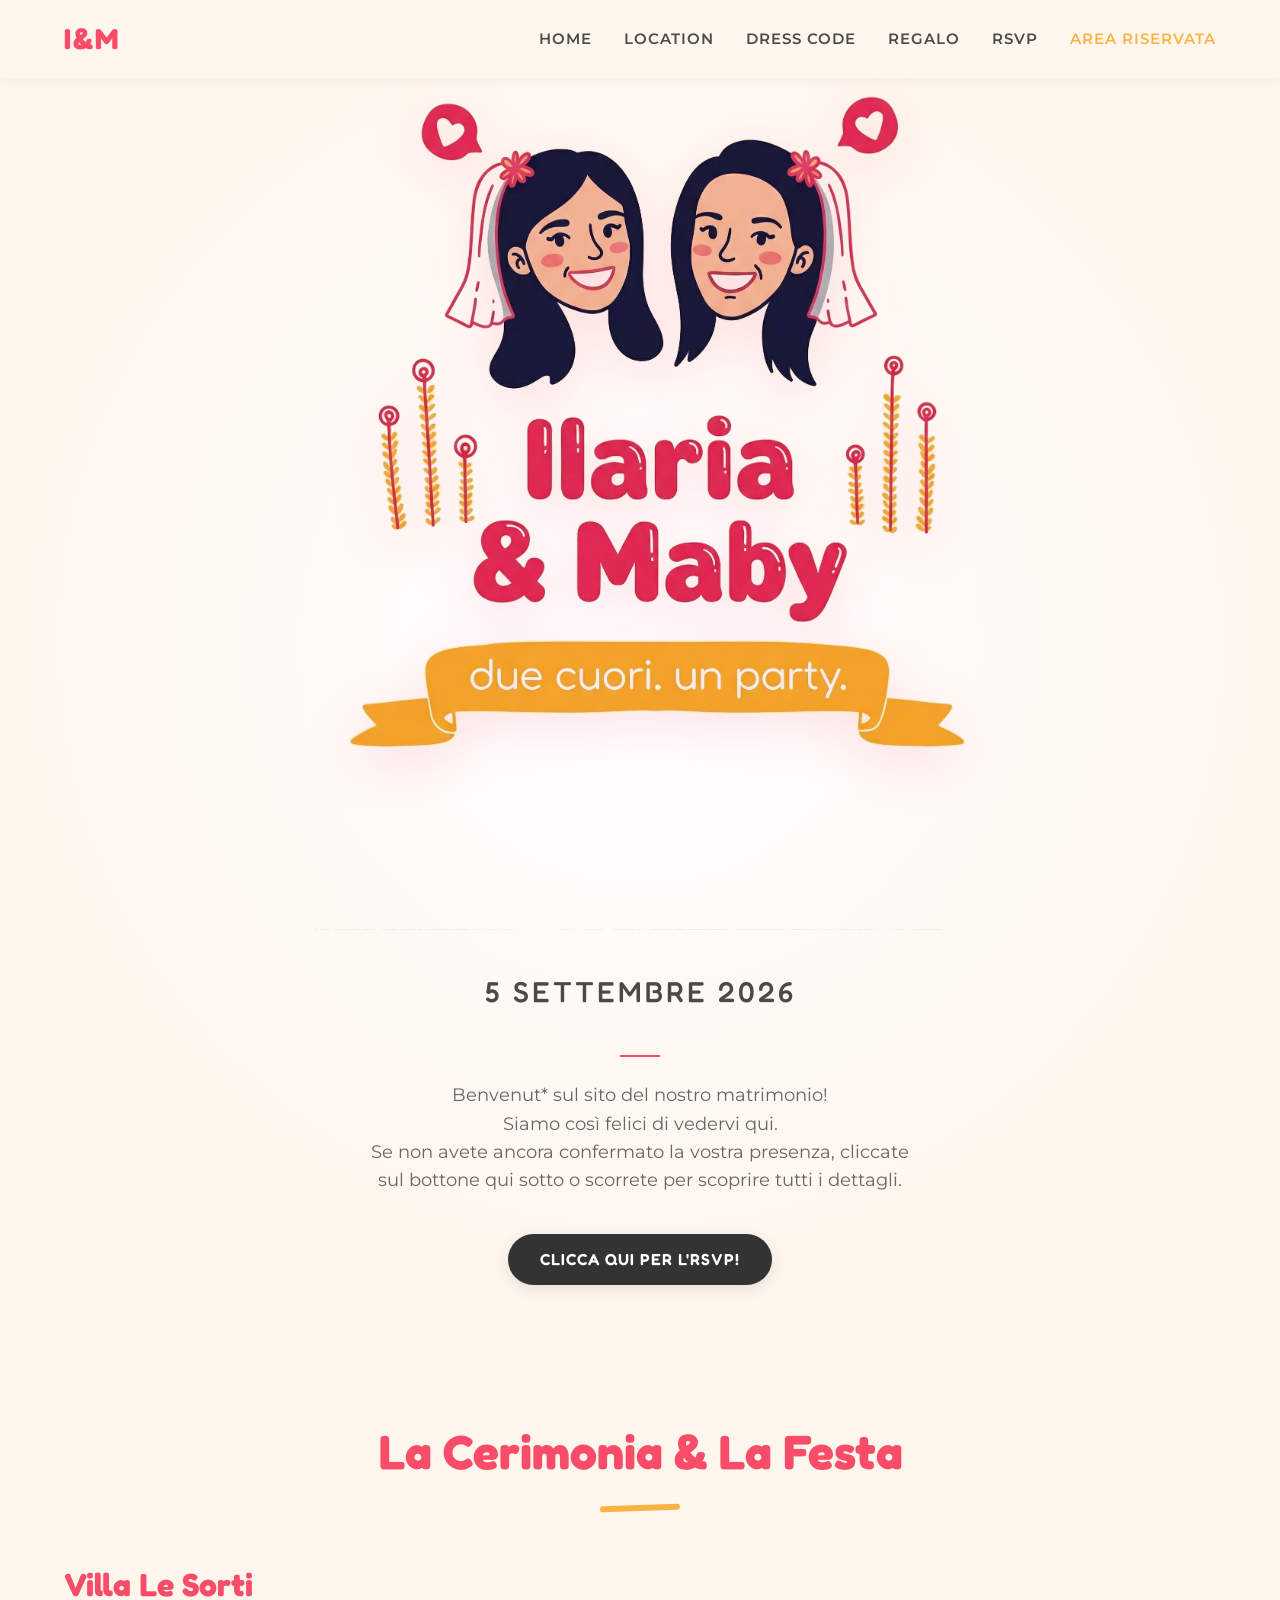
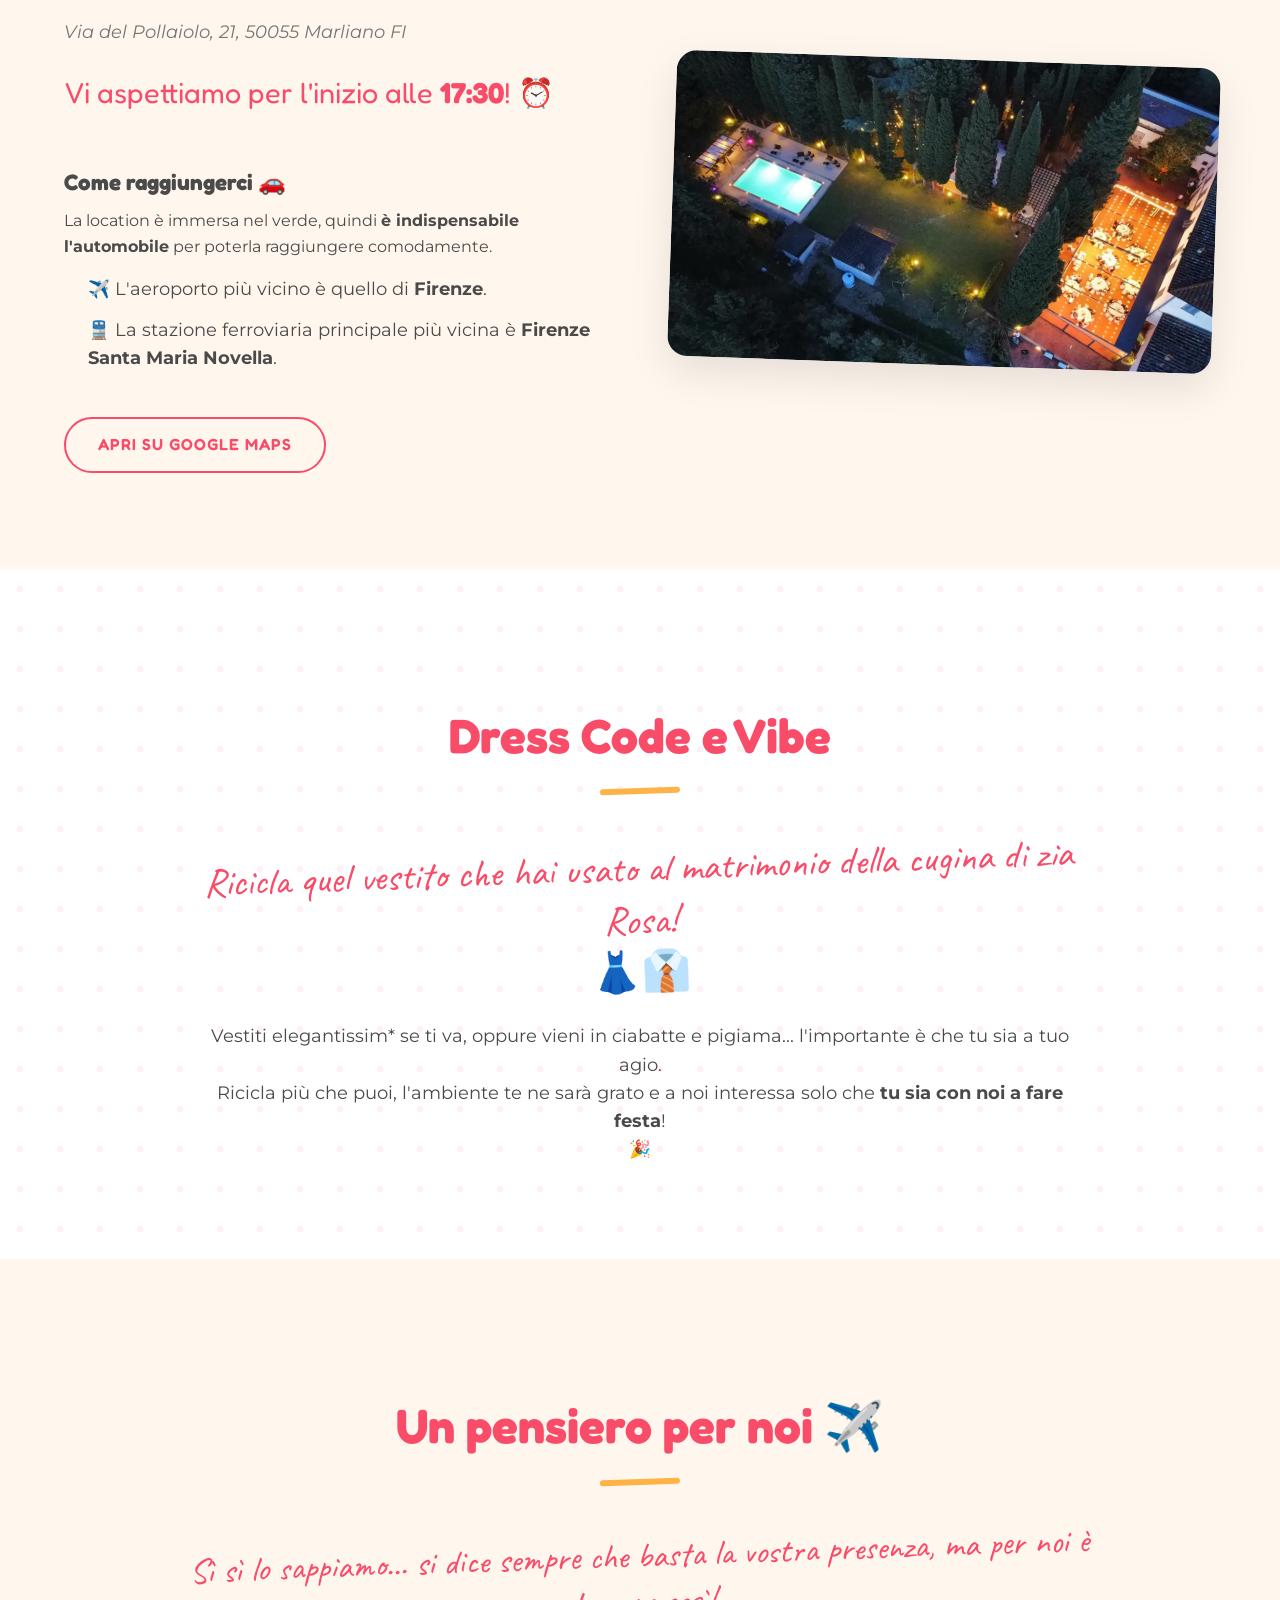
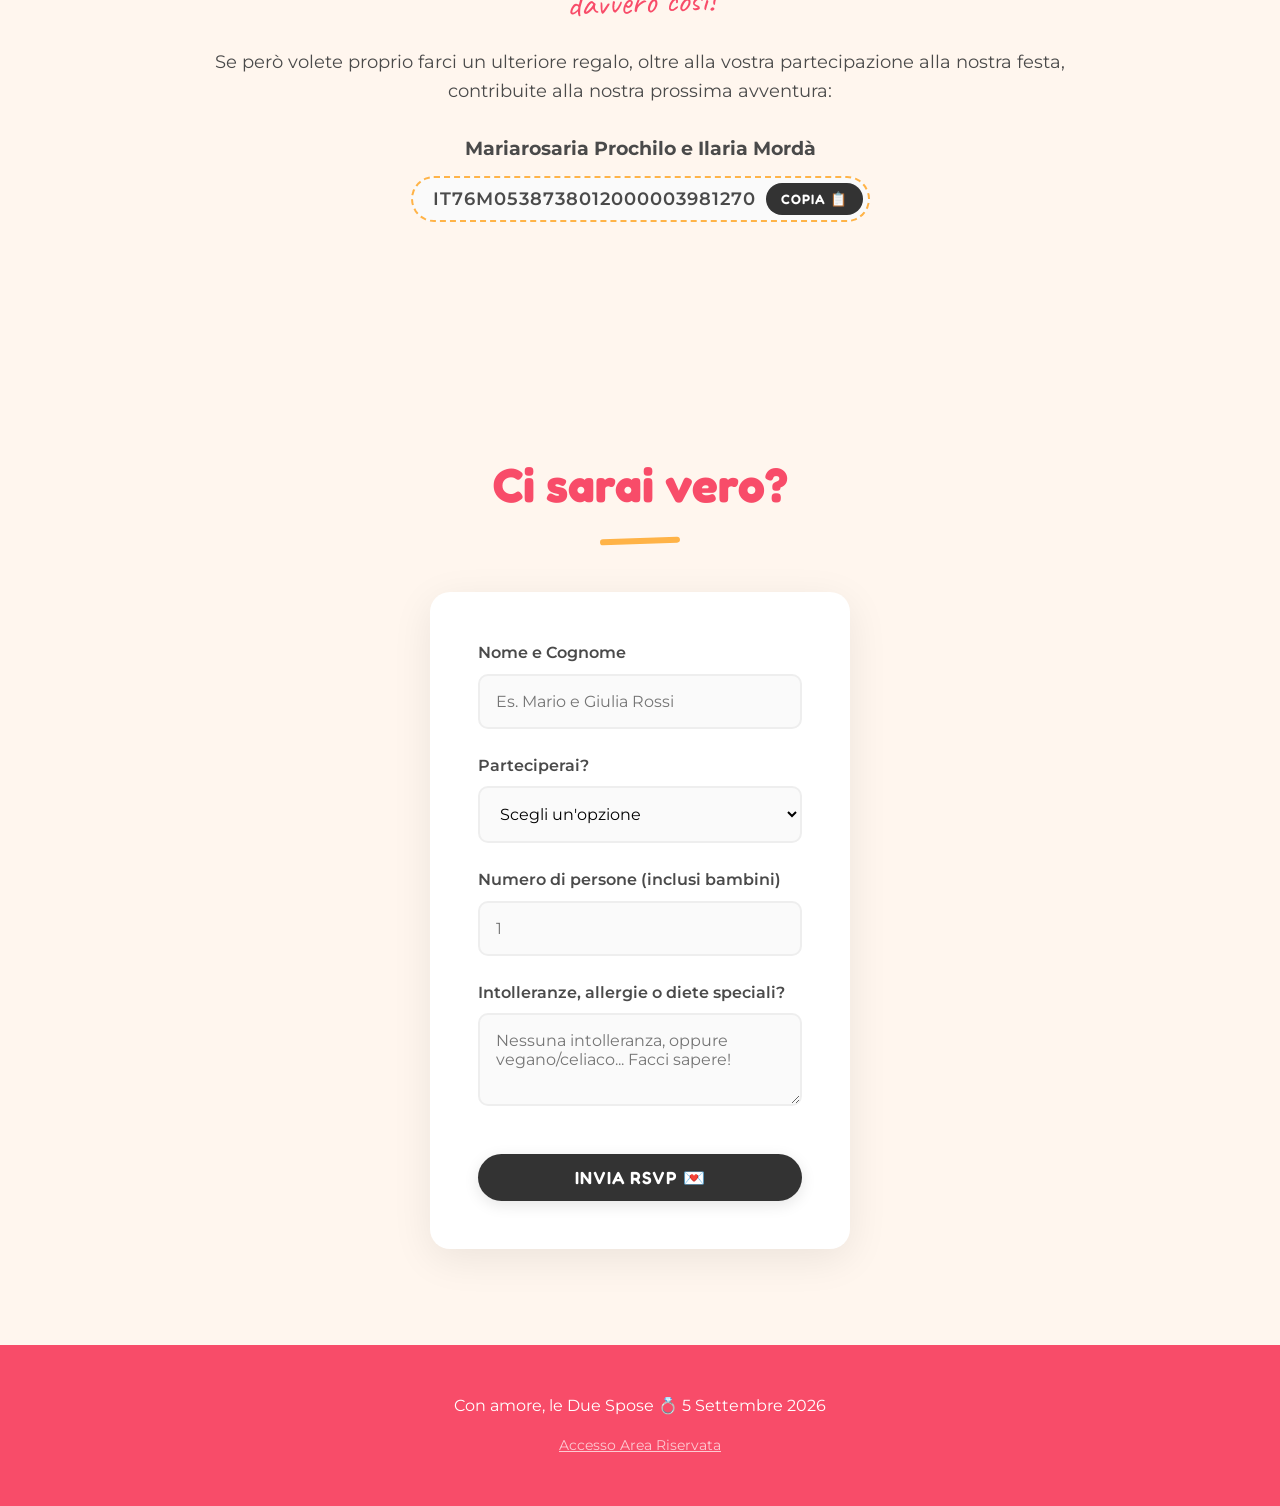
==== index.html @ 9016418f "update: add generic wedding favicon" ====
<!DOCTYPE html>
<html lang="it">
<head>
    <meta charset="UTF-8">
    <meta name="viewport" content="width=device-width, initial-scale=1.0">
    <title>I&M - 5 Settembre 2026</title>
    <link rel="icon" href="data:image/svg+xml,<svg xmlns='http://www.w3.org/2000/svg' viewBox='0 0 100 100'><text y='0.9em' font-size='50' fill='%23F84C69' font-family='sans-serif' font-weight='bold' font-style='italic'>I&amp;M</text></svg>">
    <meta name="description" content="Sito d'invito per il matrimonio del 5 Settembre 2026.">
    <!-- Google Fonts -->
    <link rel="preconnect" href="https://fonts.googleapis.com">
    <link rel="preconnect" href="https://fonts.gstatic.com" crossorigin>
    <link href="https://fonts.googleapis.com/css2?family=Fredoka:wght@400;600;700&family=Montserrat:wght@400;500;600;700&family=Caveat:wght@600;700&display=swap" rel="stylesheet">
    <link rel="stylesheet" href="style.css">
</head>
<body>

    <!-- Navigation Bar -->
    <header class="navbar">
        <div class="logo">I&amp;M</div>
        <nav>
            <ul class="nav-links">
                <li><a href="#home">Home</a></li>
                <li><a href="#location">Location</a></li>
                <li><a href="#dresscode">Dress Code</a></li>
                <li><a href="#gift">Regalo</a></li>
                <li><a href="#rsvp">RSVP</a></li>
                <li><a href="#riservata" class="secret-link">Area Riservata</a></li>
            </ul>
        </nav>
        <!-- Mobile Menu Toggle -->
        <div class="hamburger">
            <span class="bar"></span>
            <span class="bar"></span>
            <span class="bar"></span>
        </div>
    </header>

    <!-- Hero Section -->
    <section id="home" class="hero">
        <div class="hero-image-container">
            <!-- Using true transparent PNG image -->
            <img src="preset_transparent_crop.png" alt="Disegno delle Due Spose" class="hero-img animate-on-scroll">
        </div>
        <div class="hero-content animate-on-scroll">
            <h1 class="date hover-bounce">5 Settembre 2026</h1>
            <div class="divider"></div>
            <p class="welcome-text">Benvenut* sul sito del nostro matrimonio!<br> Siamo così felici di vedervi qui.<br> Se non avete ancora confermato la vostra presenza, cliccate sul bottone qui sotto o scorrete per scoprire tutti i dettagli.</p>
            <a href="#rsvp" class="btn-primary hover-bounce" id="hero-rsvp-btn">Clicca qui per l'RSVP!</a>
        </div>
    </section>

    <!-- Location Section -->
    <section id="location" class="section-container">
        <h2 class="section-title animate-on-scroll">La Cerimonia & La Festa</h2>
        <div class="section-content split animate-on-scroll">
            <div class="text-box">
                <h3 class="hover-bounce">Villa Le Sorti</h3>
                <p class="address">Via del Pollaiolo, 21, 50055 Marliano FI</p>
                
                <p class="hover-bounce" style="color: var(--primary-color); font-size: 1.8rem; font-family: var(--font-heading); margin-bottom: 1.5rem;">
                   Vi aspettiamo per l'inizio alle <strong>17:30</strong>! ⏰
                </p>
                
                <h4 class="sub-heading">Come raggiungerci 🚗</h4>
                <p>La location è immersa nel verde, quindi <strong>è indispensabile l'automobile</strong> per poterla raggiungere comodamente.</p>
                <ul class="transport-list">
                    <li class="hover-bounce">✈️ L'aeroporto più vicino è quello di <strong>Firenze</strong>.</li>
                    <li class="hover-bounce">🚆 La stazione ferroviaria principale più vicina è <strong>Firenze Santa Maria Novella</strong>.</li>
                </ul>
                <a href="https://share.google/hRz8vnX9NL2IQV5J6" target="_blank" class="btn-outline hover-bounce">Apri su Google Maps</a>
            </div>
            <div class="image-box animate-on-scroll">
                <img src="dji-fly.webp" alt="Villa Le Sorti dall'alto" class="location-img">
            </div>
        </div>
    </section>

    <!-- Dress Code Section -->
    <section id="dresscode" class="section-container alt-bg">
        <h2 class="section-title animate-on-scroll">Dress Code e Vibe</h2>
        <div class="section-content centered-text animate-on-scroll">
            <p class="fun-text hover-bounce">Ricicla quel vestito che hai usato al matrimonio della cugina di zia Rosa!<br> 👗👔</p>
            <p>Vestiti elegantissim* se ti va, oppure vieni in ciabatte e pigiama... l'importante è che tu sia a tuo agio.<br>
            Ricicla più che puoi, l'ambiente te ne sarà grato e a noi interessa solo che <strong>tu sia con noi a fare festa</strong>!<br> 🎉</p>
        </div>
    </section>

    <!-- Gift Section -->
    <section id="gift" class="section-container">
        <h2 class="section-title animate-on-scroll">Un pensiero per noi ✈️</h2>
        <div class="section-content centered-text animate-on-scroll">
            <p class="fun-text hover-bounce" style="font-size: 2.2rem;">Sì sì lo sappiamo... si dice sempre che basta la vostra presenza, ma per noi è davvero così!</p>
            <p>Se però volete proprio farci un ulteriore regalo, oltre alla vostra partecipazione alla nostra festa, contribuite alla nostra prossima avventura:<br><br>
            <strong style="font-size: 1.2rem; display: block; margin-bottom: 0.8rem;" class="hover-bounce">Mariarosaria Prochilo e Ilaria Mordà</strong>
            <span style="display: inline-flex; align-items: center; justify-content: center; gap: 10px; background: #FAFAFA; padding: 5px 5px 5px 20px; border-radius: 50px; border: 2px dashed var(--secondary-color); flex-wrap: wrap;">
                <code id="ibanText" style="font-size: 1.1rem; font-family: var(--font-body); font-weight: 600; letter-spacing: 1px;">IT76M0538738012000003981270</code>
                <button id="copyIbanBtn" class="btn-primary" style="padding: 8px 15px; font-size: 0.85rem; margin: 0; box-shadow: none;">Copia 📋</button>
            </span>
            </p>
        </div>
    </section>

    <!-- RSVP Section -->
    <section id="rsvp" class="section-container">
        <h2 class="section-title animate-on-scroll">Ci sarai vero?</h2>
        <div class="section-content animate-on-scroll">
            <form action="https://formsubmit.co/mprochilo90@gmail.com" method="POST" class="rsvp-form" id="rsvpForm">
                <!-- CC to second email -->
                <input type="hidden" name="_cc" value="ila.morda@gmail.com">
                <input type="hidden" name="_subject" value="Nuova risposta RSVP Matrimonio!">
                <input type="hidden" name="_template" value="table">
                <input type="hidden" name="_captcha" value="false">

                <div class="form-group">
                    <label for="name">Nome e Cognome</label>
                    <input type="text" id="name" name="Nomi" placeholder="Es. Mario e Giulia Rossi" required>
                </div>

                <div class="form-group">
                    <label for="attendance">Parteciperai?</label>
                    <select id="attendance" name="Partecipazione" required>
                        <option value="" disabled selected>Scegli un'opzione</option>
                        <option value="Sì, ci sarò senza alcun dubbio!">Sì, ci sarò senza alcun dubbio!</option>
                        <option value="No, purtroppo non potrò esserci">No, purtroppo non potrò esserci :(</option>
                    </select>
                </div>

                <div class="form-group">
                    <label for="guests">Numero di persone (inclusi bambini)</label>
                    <input type="number" id="guests" name="Numero_Persone" min="1" max="10" placeholder="1" required>
                </div>

                <div class="form-group">
                    <label for="allergies">Intolleranze, allergie o diete speciali?</label>
                    <textarea id="allergies" name="Intolleranze" rows="3" placeholder="Nessuna intolleranza, oppure vegano/celiaco... Facci sapere!"></textarea>
                </div>

                <button type="submit" class="btn-primary submit-btn">Invia RSVP 💌</button>
            </form>
        </div>
    </section>

    <!-- Footer -->
    <footer>
        <p>Con amore, le Due Spose 💍 5 Settembre 2026</p>
        <p><a href="#" id="openModalBtn" class="footer-link">Accesso Area Riservata</a></p>
    </footer>

    <!-- Password Modal -->
    <div id="passwordModal" class="modal">
        <div class="modal-content">
            <span class="close-btn">&times;</span>
            <h3 class="modal-title">Area Riservata</h3>
            <p>Inserisci la password magica per accedere ai dettagli speciali.</p>
            <div class="password-group">
                <input type="password" id="modalPasswordInput" placeholder="La password segreta...">
                <button id="modalSubmitPassword" class="btn-primary">Entra 🗝️</button>
            </div>
            <p id="modalPasswordError" class="error-msg"></p>
        </div>
    </div>

    <!-- Reserved Area (Hidden by default) -->
    <div id="reservedSectionOverlay" class="reserved-overlay">
        <div class="reserved-content">
            <button class="close-reserved-btn" id="closeReservedBtn">&times;</button>
            <h2 class="section-title secret-title">Benvenut* nell'Area Segreta! 🤫</h2>
            <div class="secret-box">
                <p class="greeting">Ciao!<br> Come da invito, ti avevamo promesso che saresti stat* nostr* ospite per la notte del <strong>5 settembre 2026</strong>.<br> Qui di seguito trovi i dettagli della struttura dove alloggerai:</p>
                
                <div class="hotel-details">
                    <h3>🏕️ hu Firenze camping in town</h3>
                    <p class="address">Via Generale C. A. dalla Chiesa, 1/3, 50136 Firenze FI</p>
                    
                    <ul class="hotel-rules">
                        <li>🕒 <strong>Check-in:</strong> a partire dalle 15.00</li>
                        <li>🥐 <strong>Colazione:</strong> Inclusa!</li>
                    </ul>
                    <a href="https://share.google/dzEKyzoBZv10U57Xc" target="_blank" class="btn-primary" style="margin-top: 1rem;">Apri Mappa Camping</a>
                </div>

                <div class="hotel-warning">
                    <p>⚠️ <strong>Attenzione logistica:</strong> Anche per raggiungere la location del matrimonio dal camping è <strong>necessaria la macchina</strong>. Ci vogliono circa 40 minuti.</p>
                </div>
            </div>
        </div>
    </div>

    <script src="script.js"></script>
</body>
</html>
---- style.css ----
/* Design System Variables */
:root {
    --bg-color: #FFF6EE; /* Warm peachy/beige background */
    --primary-color: #F84C69; /* Bright pink/red for accents */
    --secondary-color: #FFB347; /* Yellowish orange accent */
    --text-color: #4A4A4A; /* Soft dark grey for readability */
    --light-bg: #FFFFFF;
    --font-heading: 'Fredoka', cursive, sans-serif;
    --font-body: 'Montserrat', sans-serif;
    --transition-fast: 0.2s ease-in-out;
    --transition-med: 0.4s ease-in-out;
}

/* Reset & Base */
* {
    margin: 0;
    padding: 0;
    box-sizing: border-box;
}

html {
    scroll-behavior: smooth;
    font-size: 16px;
}

body {
    font-family: var(--font-body);
    background-color: var(--bg-color);
    color: var(--text-color);
    line-height: 1.6;
    overflow-x: hidden;
}

h1, h2, h3, h4, .logo {
    font-family: var(--font-heading);
    color: var(--primary-color);
}

a {
    text-decoration: none;
    color: inherit;
    transition: color var(--transition-fast);
}

/* Navigation */
.navbar {
    position: fixed;
    top: 0;
    width: 100%;
    display: flex;
    justify-content: space-between;
    align-items: center;
    padding: 1rem 5%;
    background-color: rgba(255, 246, 238, 0.95);
    backdrop-filter: blur(10px);
    z-index: 1000;
    box-shadow: 0 2px 10px rgba(0,0,0,0.05);
}

.logo {
    font-size: 1.8rem;
    font-weight: 700;
    letter-spacing: 2px;
}

.nav-links {
    list-style: none;
    display: flex;
    gap: 2rem;
}

.nav-links li a {
    font-weight: 600;
    font-size: 0.95rem;
    text-transform: uppercase;
    letter-spacing: 1px;
}

.nav-links li a:hover {
    color: var(--primary-color);
}

.secret-link {
    color: var(--secondary-color) !important;
}
.secret-link:hover {
    color: var(--primary-color) !important;
}

/* Hamburger Menu (Mobile) */
.hamburger {
    display: none;
    cursor: pointer;
    flex-direction: column;
    gap: 5px;
}

.hamburger .bar {
    width: 25px;
    height: 3px;
    background-color: var(--primary-color);
    border-radius: 3px;
    transition: all 0.3s ease;
}

/* Base Sections */
.section-container {
    padding: 8rem 5% 6rem;
    min-height: 50vh;
    display: flex;
    flex-direction: column;
    align-items: center;
    justify-content: center;
    position: relative;
    overflow: hidden;
}

.section-title {
    font-size: 3rem;
    margin-bottom: 3rem;
    text-align: center;
    position: relative;
    z-index: 2;
}

.section-title::after {
    content: '';
    display: block;
    width: 80px;
    height: 6px;
    background-color: var(--secondary-color);
    margin: 15px auto 0;
    border-radius: 3px;
    transform: rotate(-2deg);
}

.alt-bg {
    background-color: var(--light-bg);
    /* Playful polka-dot background */
    background-image: radial-gradient(rgba(248, 76, 105, 0.08) 3px, transparent 3px);
    background-size: 40px 40px;
}

/* Buttons */
.btn-primary, .btn-outline {
    display: inline-block;
    padding: 0.8rem 2rem;
    border-radius: 30px;
    font-weight: 600;
    text-transform: uppercase;
    letter-spacing: 1px;
    transition: all var(--transition-short);
    cursor: pointer;
    border: none;
    font-family: var(--font-heading);
}

.btn-primary {
    background-color: #333; /* Dark button from reference image */
    color: white;
    box-shadow: 0 4px 15px rgba(0,0,0,0.1);
}

.btn-primary:hover {
    background-color: var(--primary-color);
    transform: translateY(-4px) scale(1.03);
    color: white;
    box-shadow: 0 8px 20px rgba(248, 76, 105, 0.3);
}

.btn-outline {
    background-color: transparent;
    border: 2px solid var(--primary-color);
    color: var(--primary-color);
}

.btn-outline:hover {
    background-color: var(--primary-color);
    color: white;
    transform: translateY(-4px) scale(1.03);
    box-shadow: 0 8px 20px rgba(248, 76, 105, 0.3);
}

/* Hero Section */
.hero {
    min-height: 100vh;
    display: flex;
    flex-direction: column;
    align-items: center;
    justify-content: center;
    padding-top: 6rem;
    text-align: center;
    /* Soft glow behind the hero image */
    background: radial-gradient(circle at center, #FFF 0%, var(--bg-color) 70%);
}

.hero-image-container {
    max-width: 650px;
    width: 95%;
    margin-bottom: 2rem;
    animation: float 6s ease-in-out infinite;
    /* Give the overall shape a subtle shadow */
    filter: drop-shadow(0 15px 25px rgba(248, 76, 105, 0.15));
}

.hero-img {
    width: 100%;
    height: auto;
    object-fit: contain;
    /* No mix-blend-mode needed since we made the PNG truly transparent */
}

/* Base class for elements that will be animated on scroll */
.animate-on-scroll {
    opacity: 0;
    transform: translateY(40px);
    transition: opacity 0.8s ease-out, transform 0.8s cubic-bezier(0.175, 0.885, 0.32, 1.275);
}

.animate-on-scroll.is-visible {
    opacity: 1;
    transform: translateY(0);
}

/* Adding some bouncy hover effects */
.hover-bounce {
    display: inline-block;
    transition: transform 0.3s cubic-bezier(0.175, 0.885, 0.32, 1.275);
}
.hover-bounce:hover {
    transform: scale(1.05) translateY(-5px);
}

@keyframes float {
    0% { transform: translateY(0px) rotate(0deg); }
    50% { transform: translateY(-15px) rotate(2deg); }
    100% { transform: translateY(0px) rotate(0deg); }
}

.hero-content {
    max-width: 600px;
    padding: 0 20px;
}

.date {
    font-size: 1.8rem;
    color: var(--text-color);
    font-weight: 500;
    letter-spacing: 3px;
    text-transform: uppercase;
    margin-bottom: 1rem;
}

.divider {
    width: 40px;
    height: 2px;
    background-color: var(--primary-color);
    margin: 1.5rem auto;
}

.welcome-text {
    font-size: 1.1rem;
    margin-bottom: 2.5rem;
    color: #666;
}

/* Split Content */
.split {
    display: flex;
    flex-wrap: wrap;
    gap: 4rem;
    align-items: center;
    justify-content: center;
    max-width: 1200px;
    width: 100%;
    z-index: 2;
}

.text-box, .image-box {
    flex: 1 1 400px;
}

.text-box h3 {
    font-size: 2rem;
    margin-bottom: 0.5rem;
}

.address {
    font-size: 1.1rem;
    font-style: italic;
    color: #777;
    margin-bottom: 1.5rem;
}

.sub-heading {
    font-size: 1.4rem;
    margin-top: 1.5rem;
    margin-bottom: 0.5rem;
    color: var(--text-color);
}

.transport-list {
    list-style: none;
    margin: 1rem 0 2rem;
}

.transport-list li {
    margin-bottom: 0.8rem;
    padding-left: 1.5rem;
    position: relative;
    font-size: 1.1rem;
}

.location-img {
    width: 100%;
    height: auto;
    border-radius: 20px;
    box-shadow: 0 15px 40px rgba(0,0,0,0.1);
    transform: rotate(2deg);
    transition: transform 0.3s ease;
}

.location-img:hover {
    transform: rotate(0deg) scale(1.02);
}

/* Dress Code Section */
.centered-text {
    max-width: 900px;
    text-align: center;
    font-size: 1.1rem;
    z-index: 2;
}

.fun-text {
    font-family: 'Caveat', cursive, sans-serif;
    font-size: 2.5rem;
    color: var(--primary-color);
    line-height: 1.3;
    margin-bottom: 1.5rem;
    transform: rotate(-2deg);
}

/* Form Styling */
.rsvp-form {
    background-color: var(--light-bg);
    padding: 3rem;
    border-radius: 20px;
    box-shadow: 0 10px 40px rgba(0,0,0,0.08);
    width: 100%;
    max-width: 600px;
}

.form-group {
    margin-bottom: 1.5rem;
    text-align: left;
}

.form-group label {
    display: block;
    margin-bottom: 0.5rem;
    font-weight: 600;
    color: var(--text-color);
}

.form-group input, 
.form-group select, 
.form-group textarea {
    width: 100%;
    padding: 1rem;
    border: 2px solid #EEE;
    border-radius: 10px;
    font-family: var(--font-body);
    font-size: 1rem;
    transition: border-color var(--transition-fast);
    background-color: #FAFAFA;
}

.form-group input:focus, 
.form-group select:focus, 
.form-group textarea:focus {
    outline: none;
    border-color: var(--primary-color);
    background-color: #FFF;
}

.submit-btn {
    width: 100%;
    margin-top: 1rem;
    font-size: 1.1rem;
}

/* Footer */
footer {
    text-align: center;
    padding: 3rem 5%;
    background-color: var(--primary-color);
    color: white;
}

.footer-link {
    color: rgba(255,255,255,0.7);
    font-size: 0.9rem;
    margin-top: 1rem;
    display: inline-block;
    text-decoration: underline;
    cursor: pointer;
}

.footer-link:hover {
    color: white;
}

/* Reserved Area & Modal Styles */
.modal {
    display: none;
    position: fixed;
    z-index: 2000;
    left: 0;
    top: 0;
    width: 100%;
    height: 100%;
    background-color: rgba(0,0,0,0.6);
    backdrop-filter: blur(5px);
    align-items: center;
    justify-content: center;
}

.modal-content {
    background-color: var(--bg-color);
    padding: 3rem;
    border-radius: 20px;
    text-align: center;
    max-width: 400px;
    width: 90%;
    position: relative;
    box-shadow: 0 15px 50px rgba(0,0,0,0.2);
    animation: scaleIn 0.3s ease-out forwards;
}

@keyframes scaleIn {
    from { transform: scale(0.9); opacity: 0; }
    to { transform: scale(1); opacity: 1; }
}

.close-btn {
    position: absolute;
    top: 15px;
    right: 20px;
    font-size: 2rem;
    color: #999;
    cursor: pointer;
    line-height: 1;
}

.close-btn:hover { color: var(--primary-color); }

.password-group {
    display: flex;
    margin-top: 1.5rem;
    gap: 10px;
}

.password-group input {
    flex: 1;
    padding: 0.8rem;
    border: 2px solid #DDD;
    border-radius: 10px;
    font-size: 1rem;
}

.password-group input:focus {
    border-color: var(--primary-color);
    outline: none;
}

.error-msg {
    color: red;
    font-size: 0.9rem;
    margin-top: 10px;
    min-height: 20px;
}

/* The revealed secret area modal */
.reserved-overlay {
    display: none;
    position: fixed;
    z-index: 3000;
    left: 0;
    top: 0;
    width: 100%;
    height: 100%;
    background-color: #FFF3EC; /* Solid background */
    overflow-y: auto;
    padding: 2rem;
    animation: fadeIn 0.4s ease-in-out;
}

@keyframes fadeIn {
    from { opacity: 0; }
    to { opacity: 1; }
}

.reserved-content {
    max-width: 600px;
    margin: 2rem auto;
    background: white;
    padding: 3rem;
    border-radius: 20px;
    box-shadow: 0 10px 40px rgba(0,0,0,0.1);
    position: relative;
}

.close-reserved-btn {
    position: absolute;
    top: -15px;
    right: -15px;
    width: 40px;
    height: 40px;
    background-color: var(--primary-color);
    color: white;
    border: none;
    border-radius: 50%;
    font-size: 1.5rem;
    cursor: pointer;
    box-shadow: 0 4px 10px rgba(248, 76, 105, 0.4);
    display: flex;
    align-items: center;
    justify-content: center;
    transition: transform 0.2s;
}

.close-reserved-btn:hover {
    transform: scale(1.1);
}

.hotel-details {
    background-color: #F8F9FA;
    padding: 2rem;
    border-radius: 15px;
    margin: 2rem 0;
    border-left: 5px solid var(--secondary-color);
}

.hotel-warning {
    background-color: #FFF3CD;
    color: #856404;
    padding: 1rem;
    border-radius: 10px;
    margin-top: 2rem;
    font-size: 0.95rem;
}

.hotel-rules {
    list-style: none;
    margin-top: 1rem;
}
.hotel-rules li {
    margin-bottom: 0.5rem;
}


/* Media Queries */
@media (max-width: 768px) {
    .nav-links {
        position: fixed;
        right: -100%;
        top: 70px;
        flex-direction: column;
        background-color: rgba(255, 246, 238, 0.98);
        width: 100%;
        text-align: center;
        transition: 0.3s;
        box-shadow: 0 10px 20px rgba(0,0,0,0.1);
        padding: 2rem 0;
        gap: 1.5rem;
    }

    .nav-links.active {
        right: 0;
    }

    .hamburger {
        display: flex;
    }

    .hamburger.active .bar:nth-child(2) {
        opacity: 0;
    }

    .hamburger.active .bar:nth-child(1) {
        transform: translateY(8px) rotate(45deg);
    }

    .hamburger.active .bar:nth-child(3) {
        transform: translateY(-8px) rotate(-45deg);
    }
    
    .fun-text {
        font-size: 2rem;
    }
    
    .section-title {
        font-size: 2rem;
    }
}
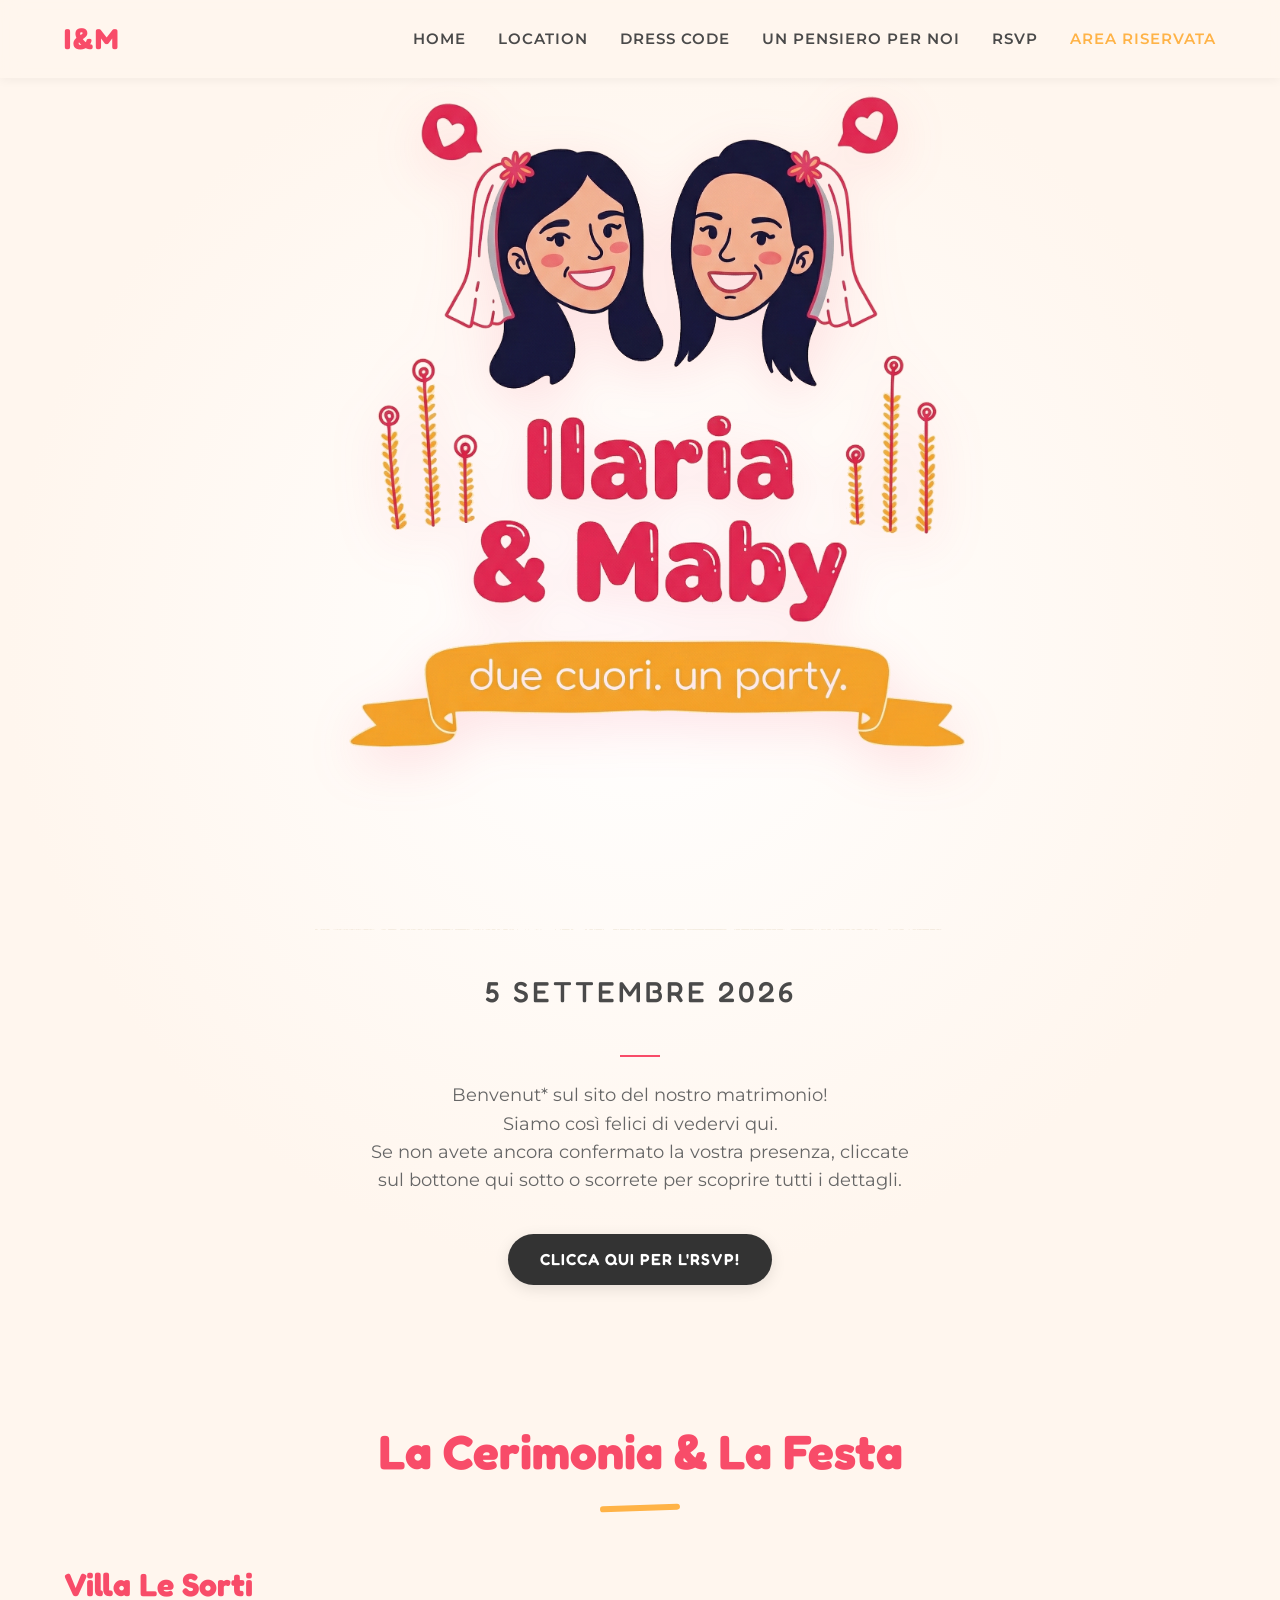
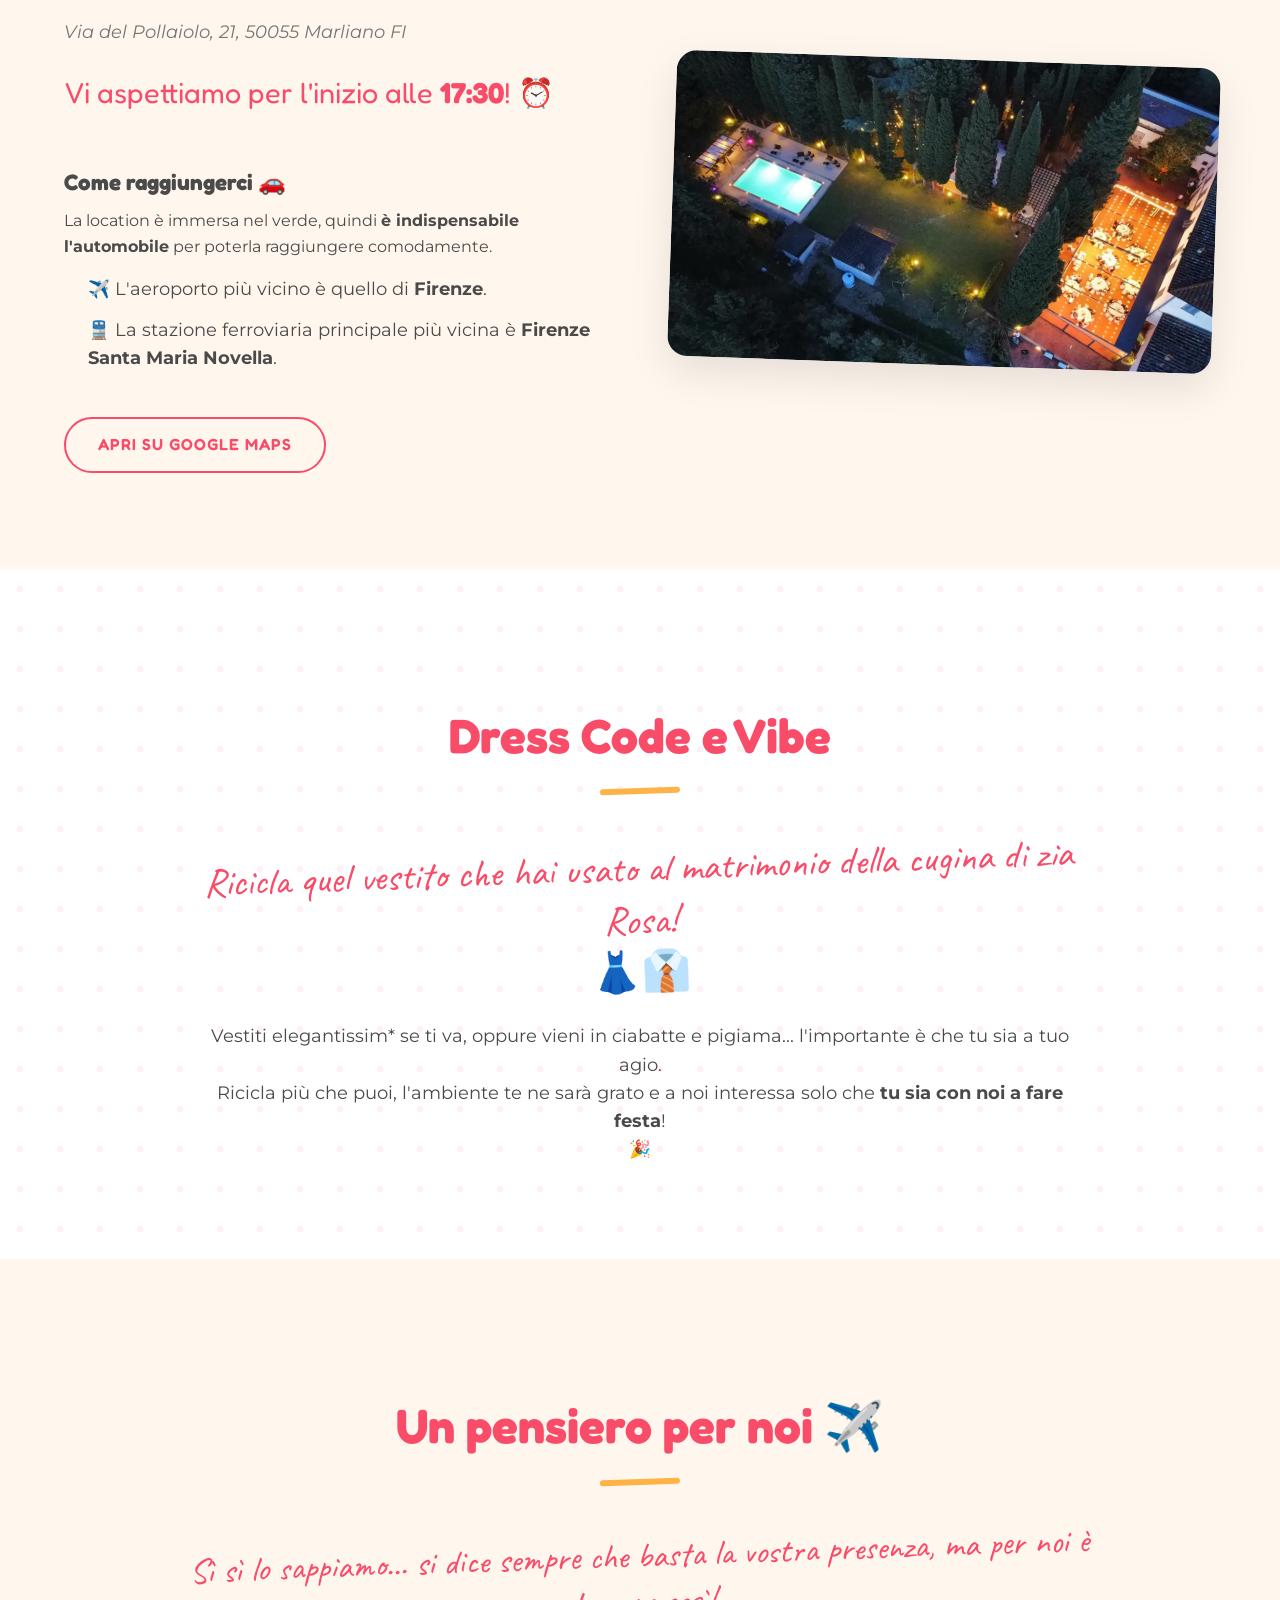
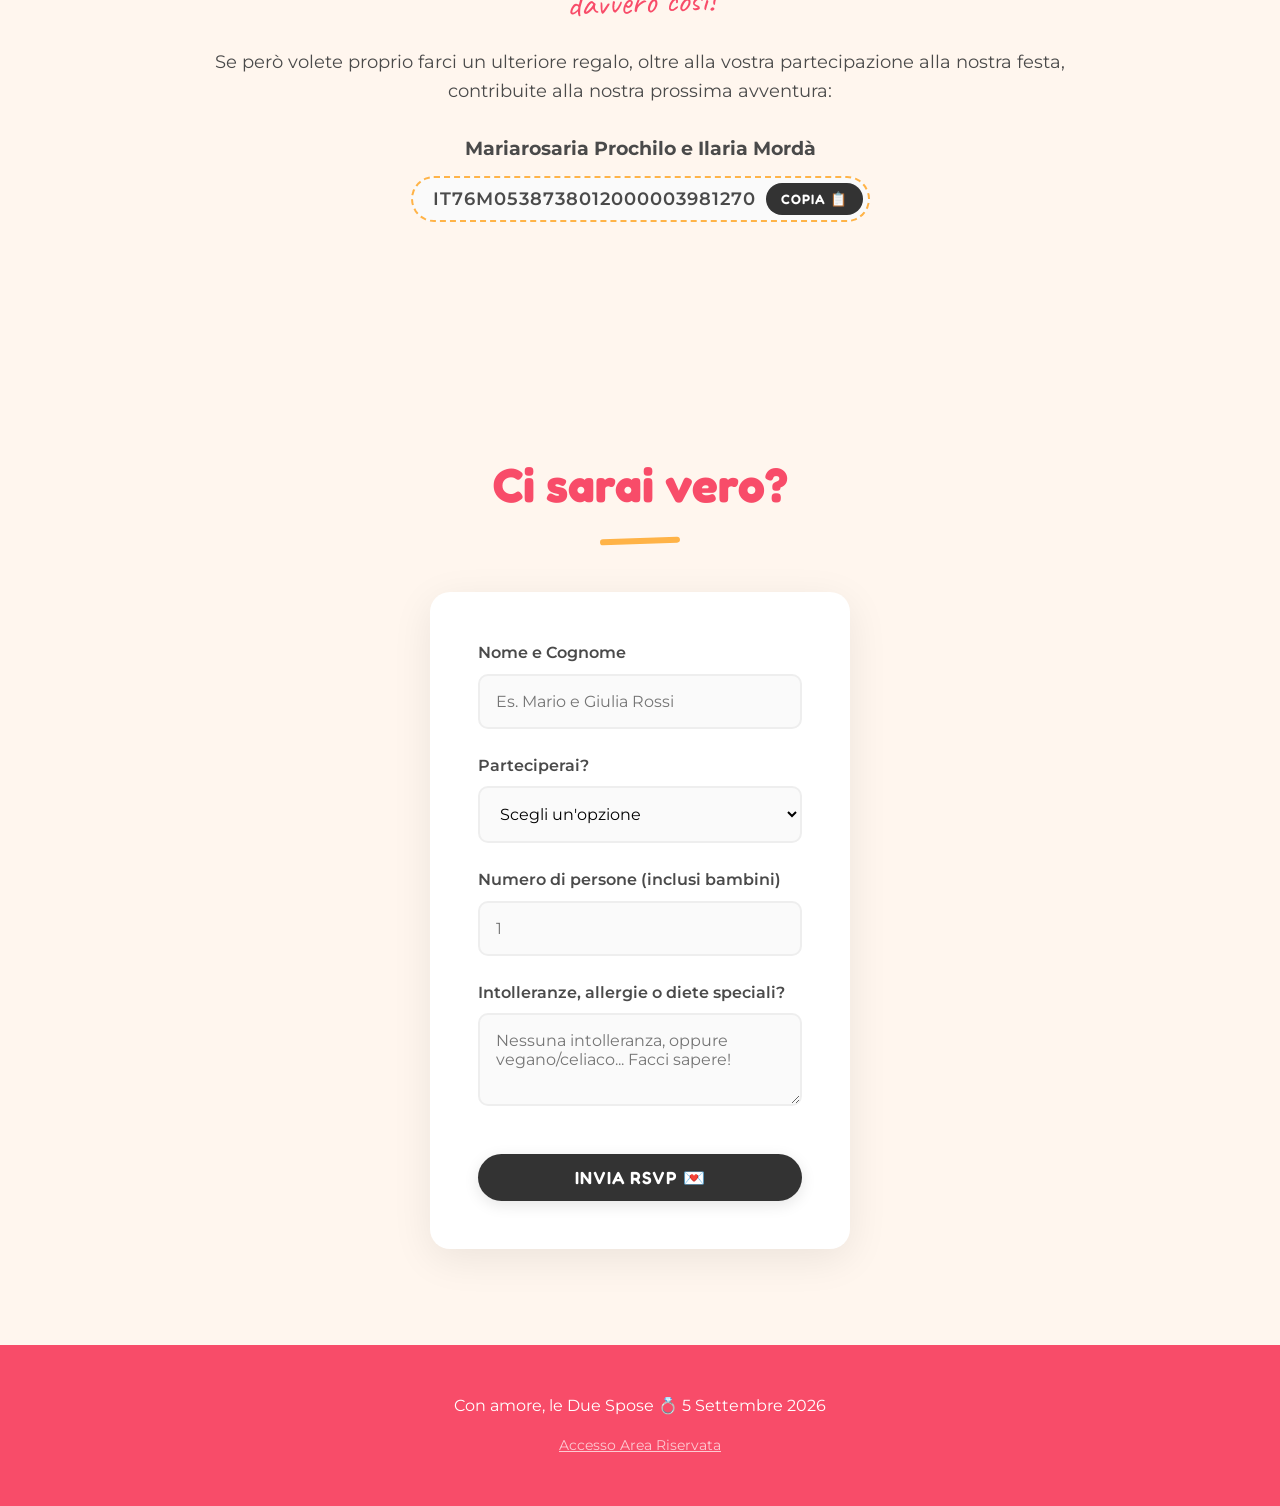
==== commit d44d1d7f: "update: change gift menu item text" ====
--- a/index.html
+++ b/index.html
@@ -22,7 +22,7 @@
                 <li><a href="#home">Home</a></li>
                 <li><a href="#location">Location</a></li>
                 <li><a href="#dresscode">Dress Code</a></li>
-                <li><a href="#gift">Regalo</a></li>
+                <li><a href="#gift">Un pensiero per noi</a></li>
                 <li><a href="#rsvp">RSVP</a></li>
                 <li><a href="#riservata" class="secret-link">Area Riservata</a></li>
             </ul>
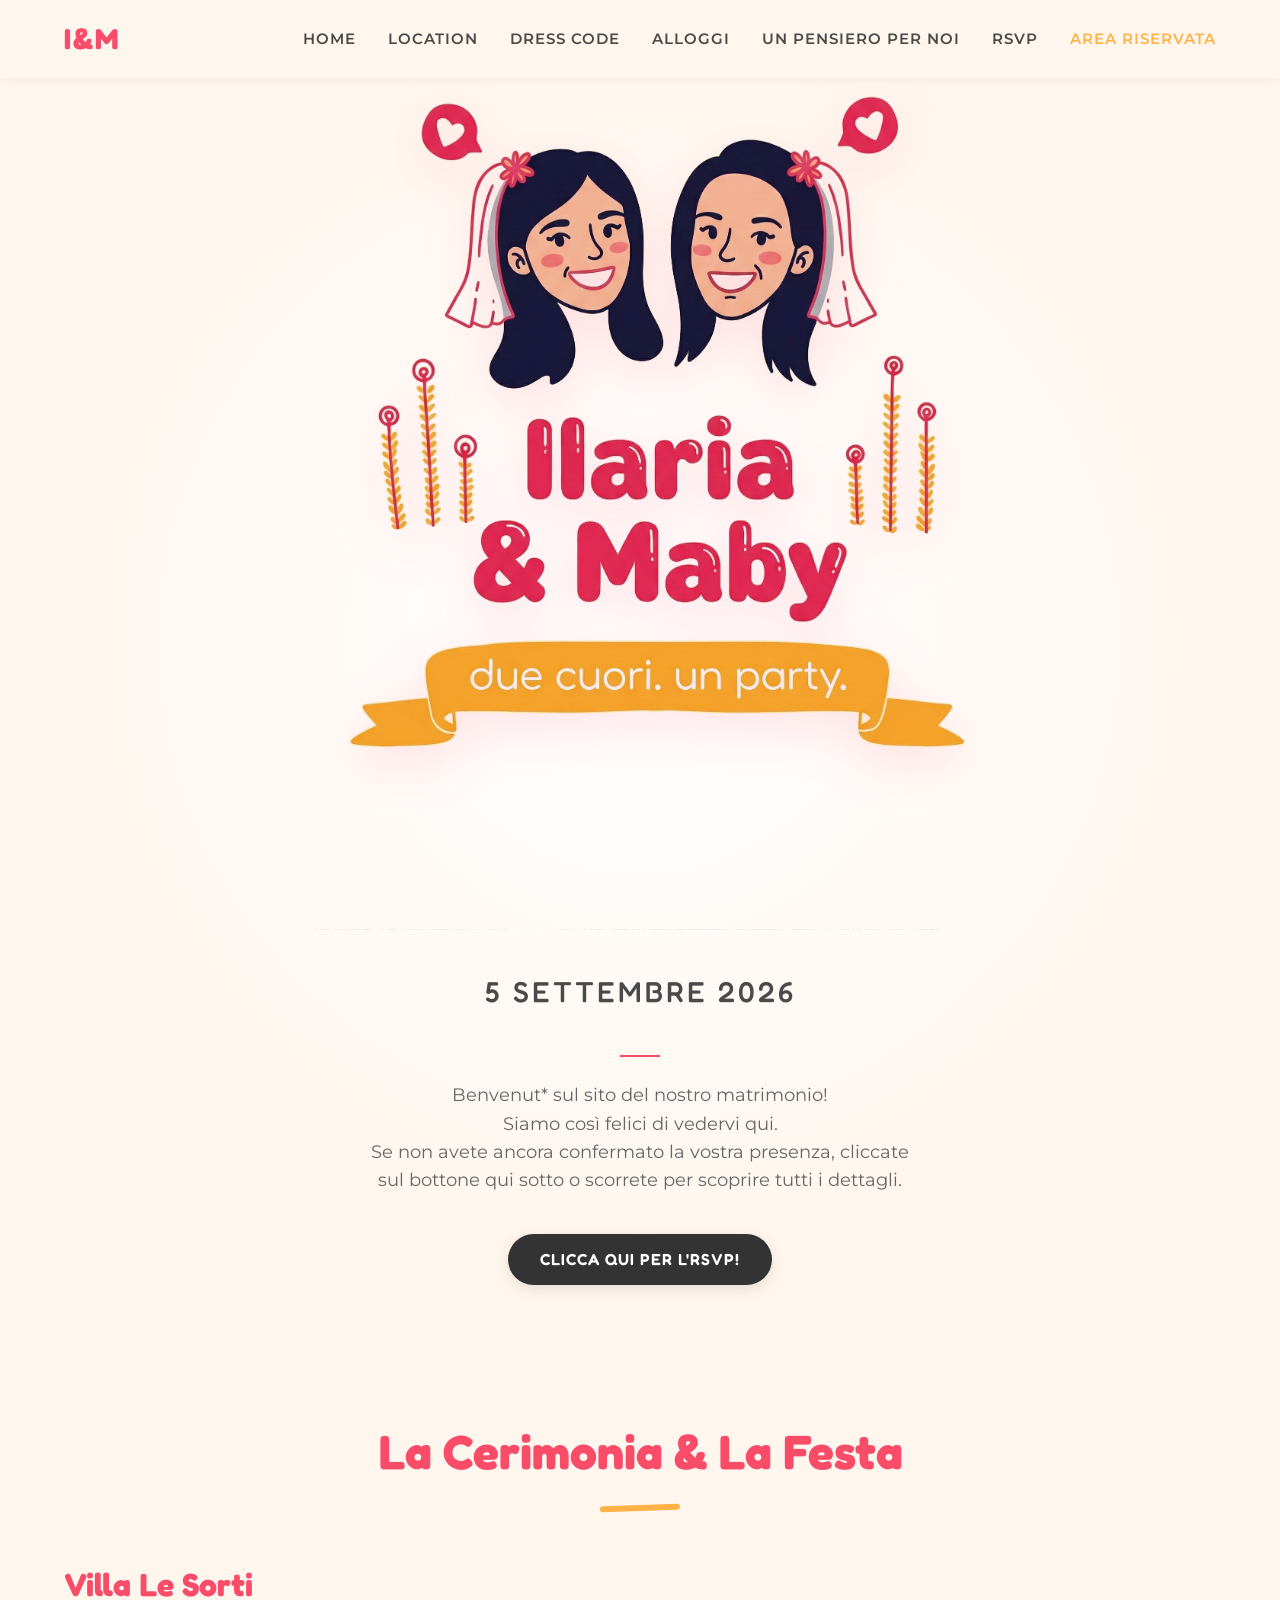
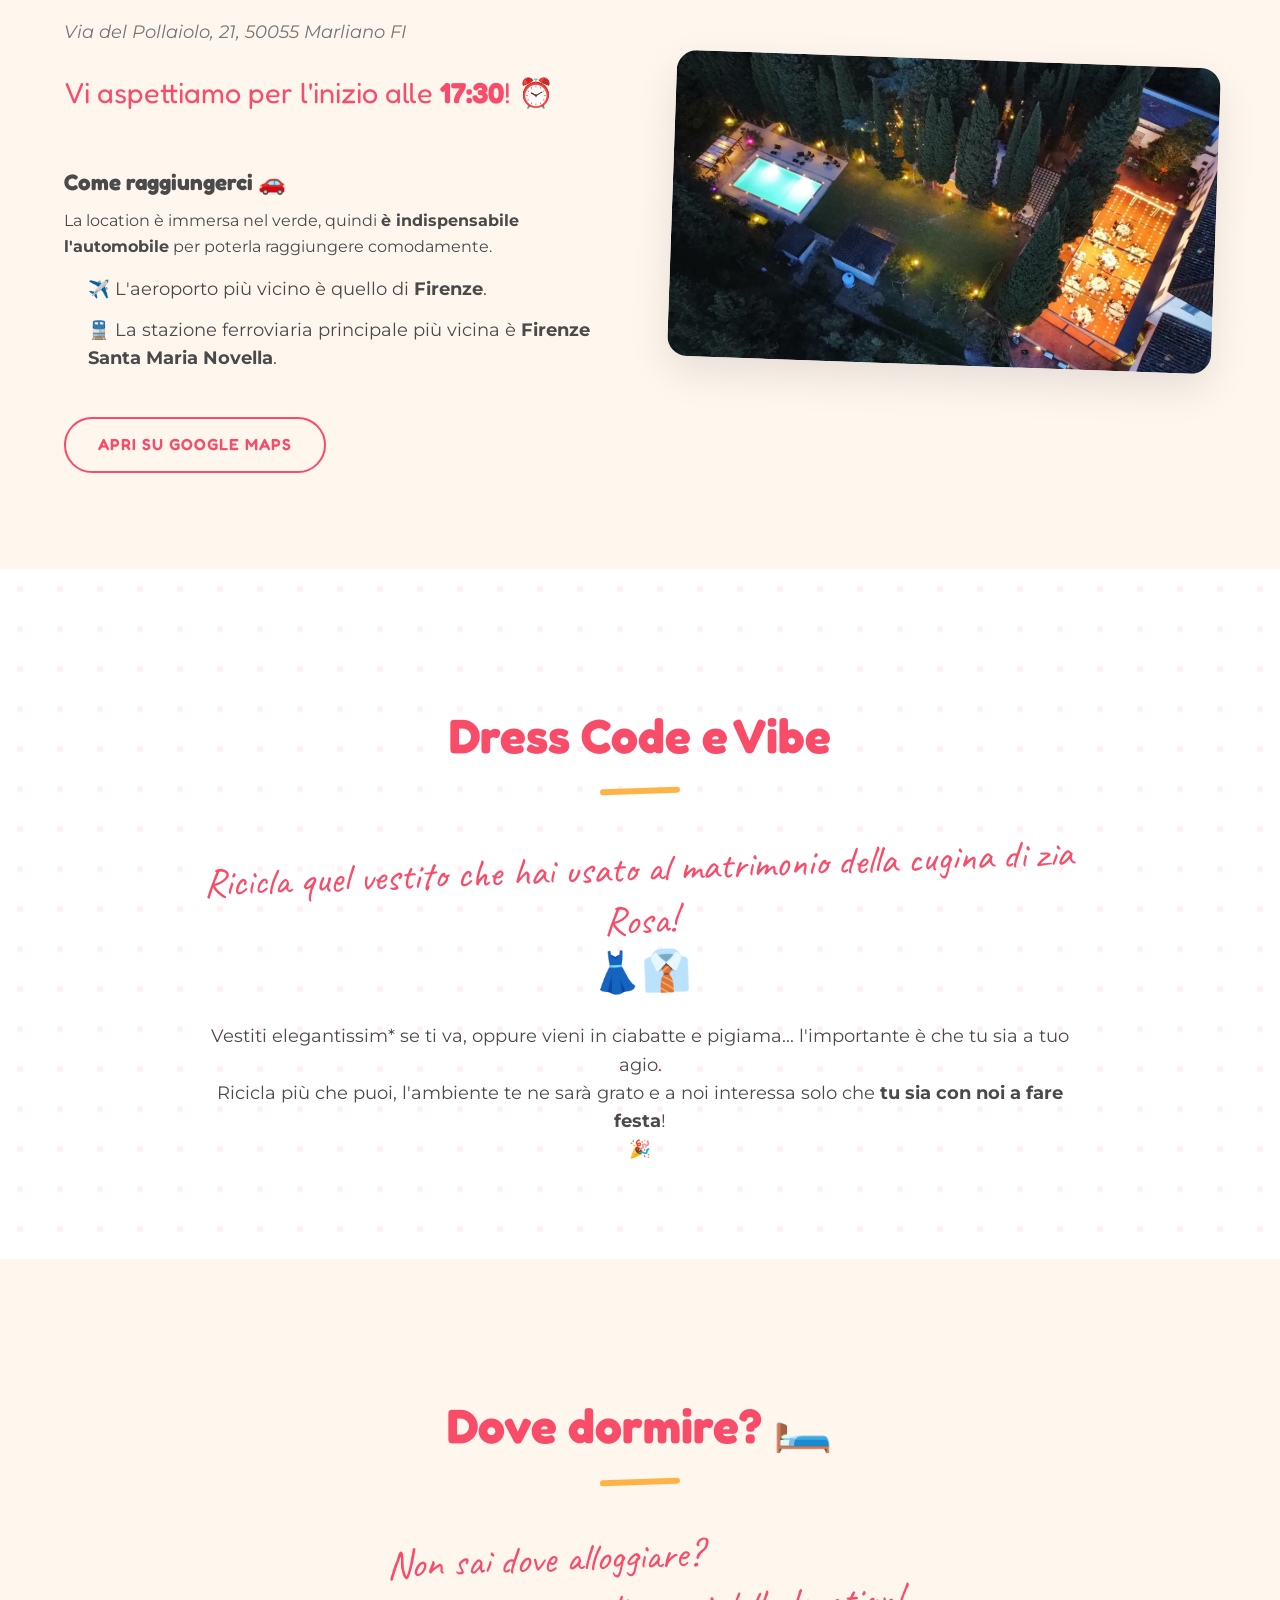
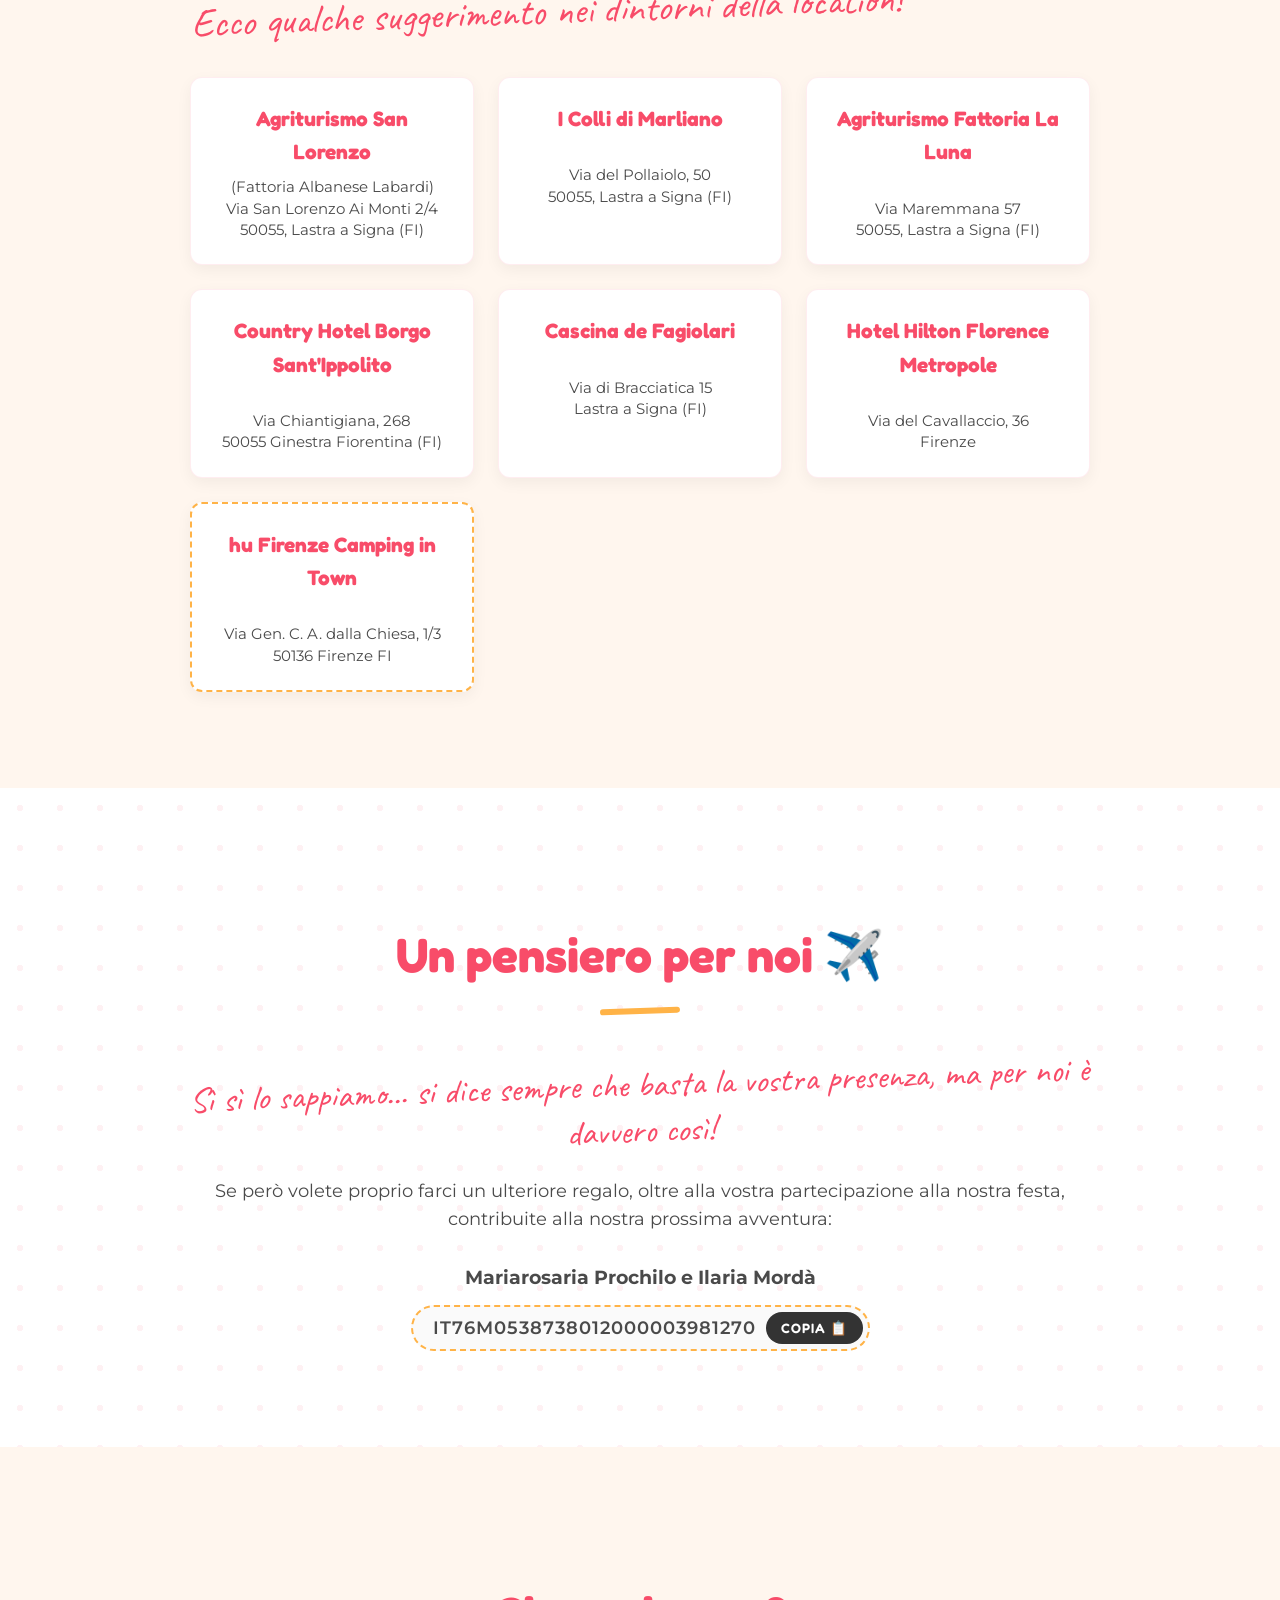
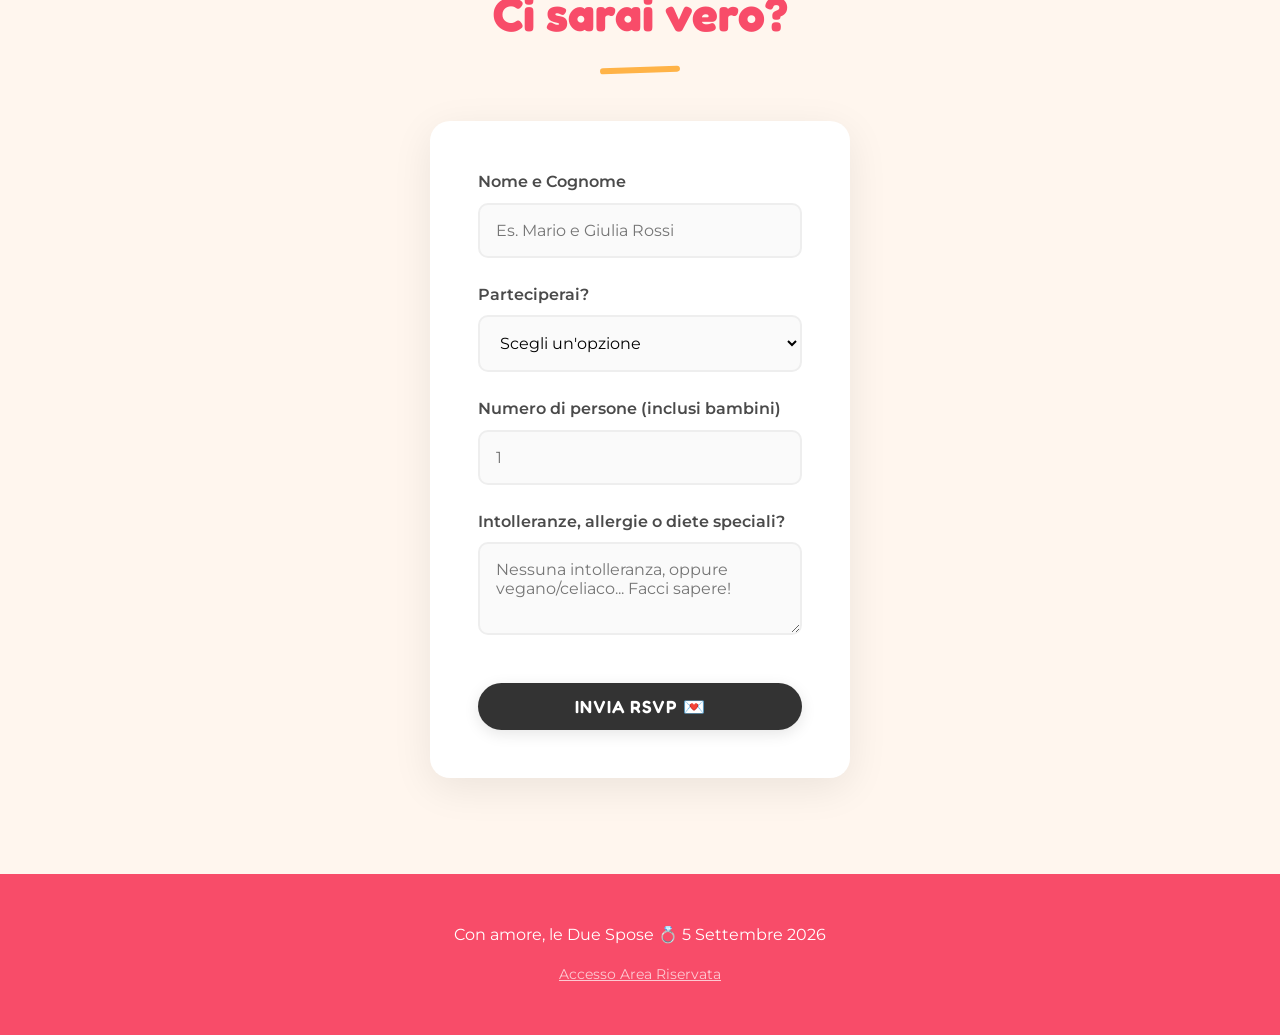
==== commit 47413a26: "feat: add accommodation section with grid of hotels" ====
--- a/index.html
+++ b/index.html
@@ -4,7 +4,7 @@
     <meta charset="UTF-8">
     <meta name="viewport" content="width=device-width, initial-scale=1.0">
     <title>I&M - 5 Settembre 2026</title>
-    <link rel="icon" href="data:image/svg+xml,<svg xmlns='http://www.w3.org/2000/svg' viewBox='0 0 100 100'><text y='0.9em' font-size='50' fill='%23F84C69' font-family='sans-serif' font-weight='bold' font-style='italic'>I&amp;M</text></svg>">
+    <link rel="icon" href="[data-uri]">
     <meta name="description" content="Sito d'invito per il matrimonio del 5 Settembre 2026.">
     <!-- Google Fonts -->
     <link rel="preconnect" href="https://fonts.googleapis.com">
@@ -22,6 +22,7 @@
                 <li><a href="#home">Home</a></li>
                 <li><a href="#location">Location</a></li>
                 <li><a href="#dresscode">Dress Code</a></li>
+                <li><a href="#accommodation">Alloggi</a></li>
                 <li><a href="#gift">Un pensiero per noi</a></li>
                 <li><a href="#rsvp">RSVP</a></li>
                 <li><a href="#riservata" class="secret-link">Area Riservata</a></li>
@@ -85,8 +86,54 @@
         </div>
     </section>
 
+    <!-- Accommodation Section -->
+    <section id="accommodation" class="section-container">
+        <h2 class="section-title animate-on-scroll">Dove dormire? 🛏️</h2>
+        <div class="section-content animate-on-scroll" style="width: 100%; max-width: 900px;">
+            <p class="fun-text hover-bounce" style="text-align: center; margin-bottom: 2.5rem;">Non sai dove alloggiare?<br>Ecco qualche suggerimento nei dintorni della location!</p>
+            
+            <div style="display: grid; grid-template-columns: repeat(auto-fit, minmax(250px, 1fr)); gap: 1.5rem; justify-items: stretch;">
+                
+                <div class="hover-bounce" style="background: white; padding: 1.5rem; border-radius: 12px; box-shadow: 0 5px 15px rgba(0,0,0,0.05); text-align: center; border: 1px solid rgba(248, 76, 105, 0.1);">
+                    <h3 style="color: var(--primary-color); margin-bottom: 0.5rem; font-size: 1.3rem;">Agriturismo San Lorenzo</h3>
+                    <p style="font-size: 0.95rem; line-height: 1.4;">(Fattoria Albanese Labardi)<br>Via San Lorenzo Ai Monti 2/4<br>50055, Lastra a Signa (FI)</p>
+                </div>
+                
+                <div class="hover-bounce" style="background: white; padding: 1.5rem; border-radius: 12px; box-shadow: 0 5px 15px rgba(0,0,0,0.05); text-align: center; border: 1px solid rgba(248, 76, 105, 0.1);">
+                    <h3 style="color: var(--primary-color); margin-bottom: 0.5rem; font-size: 1.3rem;">I Colli di Marliano</h3>
+                    <p style="font-size: 0.95rem; line-height: 1.4;"><br>Via del Pollaiolo, 50<br>50055, Lastra a Signa (FI)</p>
+                </div>
+
+                <div class="hover-bounce" style="background: white; padding: 1.5rem; border-radius: 12px; box-shadow: 0 5px 15px rgba(0,0,0,0.05); text-align: center; border: 1px solid rgba(248, 76, 105, 0.1);">
+                    <h3 style="color: var(--primary-color); margin-bottom: 0.5rem; font-size: 1.3rem;">Agriturismo Fattoria La Luna</h3>
+                    <p style="font-size: 0.95rem; line-height: 1.4;"><br>Via Maremmana 57<br>50055, Lastra a Signa (FI)</p>
+                </div>
+
+                <div class="hover-bounce" style="background: white; padding: 1.5rem; border-radius: 12px; box-shadow: 0 5px 15px rgba(0,0,0,0.05); text-align: center; border: 1px solid rgba(248, 76, 105, 0.1);">
+                    <h3 style="color: var(--primary-color); margin-bottom: 0.5rem; font-size: 1.3rem;">Country Hotel Borgo Sant'Ippolito</h3>
+                    <p style="font-size: 0.95rem; line-height: 1.4;"><br>Via Chiantigiana, 268<br>50055 Ginestra Fiorentina (FI)</p>
+                </div>
+
+                <div class="hover-bounce" style="background: white; padding: 1.5rem; border-radius: 12px; box-shadow: 0 5px 15px rgba(0,0,0,0.05); text-align: center; border: 1px solid rgba(248, 76, 105, 0.1);">
+                    <h3 style="color: var(--primary-color); margin-bottom: 0.5rem; font-size: 1.3rem;">Cascina de Fagiolari</h3>
+                    <p style="font-size: 0.95rem; line-height: 1.4;"><br>Via di Bracciatica 15<br>Lastra a Signa (FI)</p>
+                </div>
+
+                <div class="hover-bounce" style="background: white; padding: 1.5rem; border-radius: 12px; box-shadow: 0 5px 15px rgba(0,0,0,0.05); text-align: center; border: 1px solid rgba(248, 76, 105, 0.1);">
+                    <h3 style="color: var(--primary-color); margin-bottom: 0.5rem; font-size: 1.3rem;">Hotel Hilton Florence Metropole</h3>
+                    <p style="font-size: 0.95rem; line-height: 1.4;"><br>Via del Cavallaccio, 36<br>Firenze</p>
+                </div>
+
+                <div class="hover-bounce" style="background: white; padding: 1.5rem; border-radius: 12px; box-shadow: 0 5px 15px rgba(0,0,0,0.05); text-align: center; border: 2px dashed var(--secondary-color);">
+                    <h3 style="color: var(--primary-color); margin-bottom: 0.5rem; font-size: 1.3rem;">hu Firenze Camping in Town</h3>
+                    <p style="font-size: 0.95rem; line-height: 1.4;"><br>Via Gen. C. A. dalla Chiesa, 1/3<br>50136 Firenze FI</p>
+                </div>
+            </div>
+        </div>
+    </section>
+
     <!-- Gift Section -->
-    <section id="gift" class="section-container">
+    <section id="gift" class="section-container alt-bg">
         <h2 class="section-title animate-on-scroll">Un pensiero per noi ✈️</h2>
         <div class="section-content centered-text animate-on-scroll">
             <p class="fun-text hover-bounce" style="font-size: 2.2rem;">Sì sì lo sappiamo... si dice sempre che basta la vostra presenza, ma per noi è davvero così!</p>
@@ -176,7 +223,12 @@
                         <li>🕒 <strong>Check-in:</strong> a partire dalle 15.00</li>
                         <li>🥐 <strong>Colazione:</strong> Inclusa!</li>
                     </ul>
-                    <a href="https://share.google/dzEKyzoBZv10U57Xc" target="_blank" class="btn-primary" style="margin-top: 1rem;">Apri Mappa Camping</a>
+
+                    <div style="background-color: var(--primary-color); color: white; padding: 15px; border-radius: 10px; margin-top: 1.5rem; text-align: center; font-weight: bold; font-size: 1.2rem; display: inline-block; width: 100%; box-sizing: border-box; box-shadow: 0 4px 6px rgba(248, 76, 105, 0.3);" class="hover-bounce animate-on-scroll is-visible">
+                        ⚠️ Conferma la tua presenza per la notte entro e non oltre il <br><span style="font-size: 1.6rem; text-transform: uppercase;">31 Maggio 2026</span>
+                    </div>
+
+                    <a href="https://share.google/dzEKyzoBZv10U57Xc" target="_blank" class="btn-primary" style="margin-top: 1.5rem; display: inline-block; width: 100%; box-sizing: border-box;">Apri Mappa Camping</a>
                 </div>
 
                 <div class="hotel-warning">
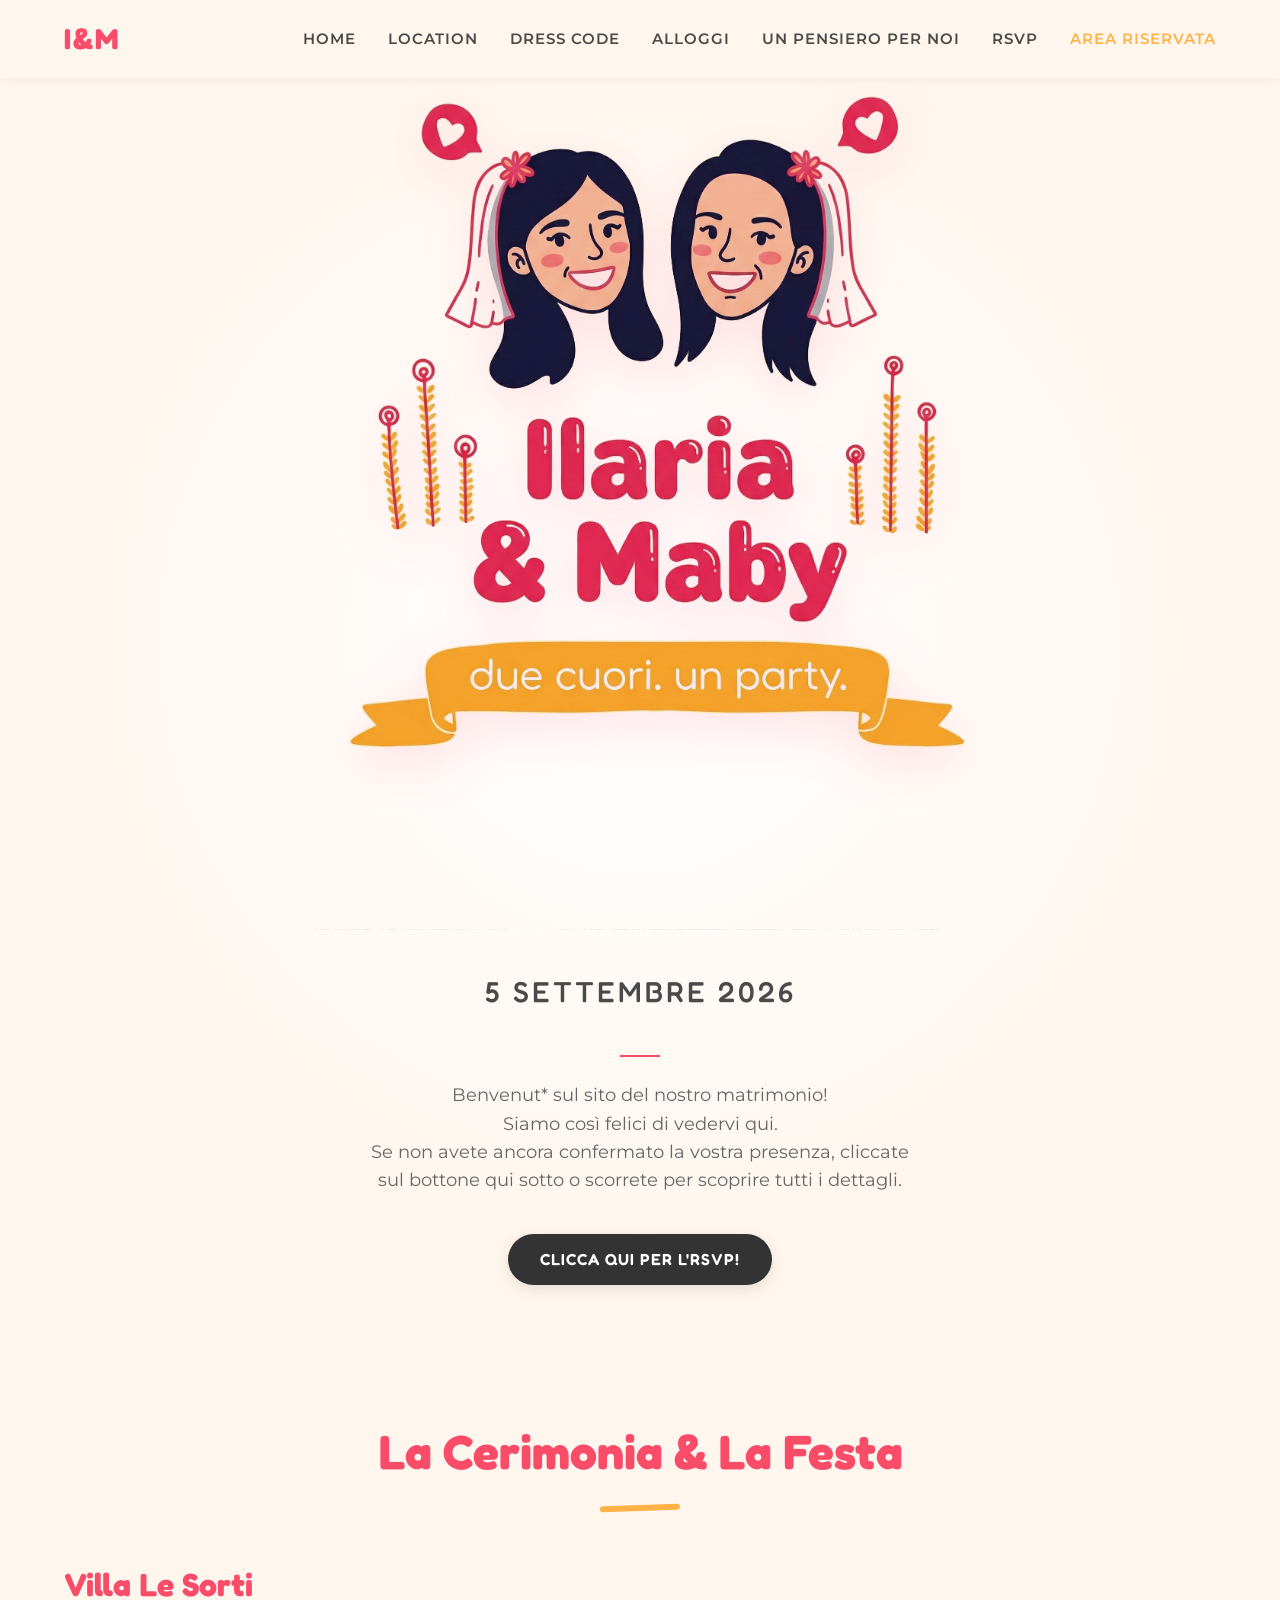
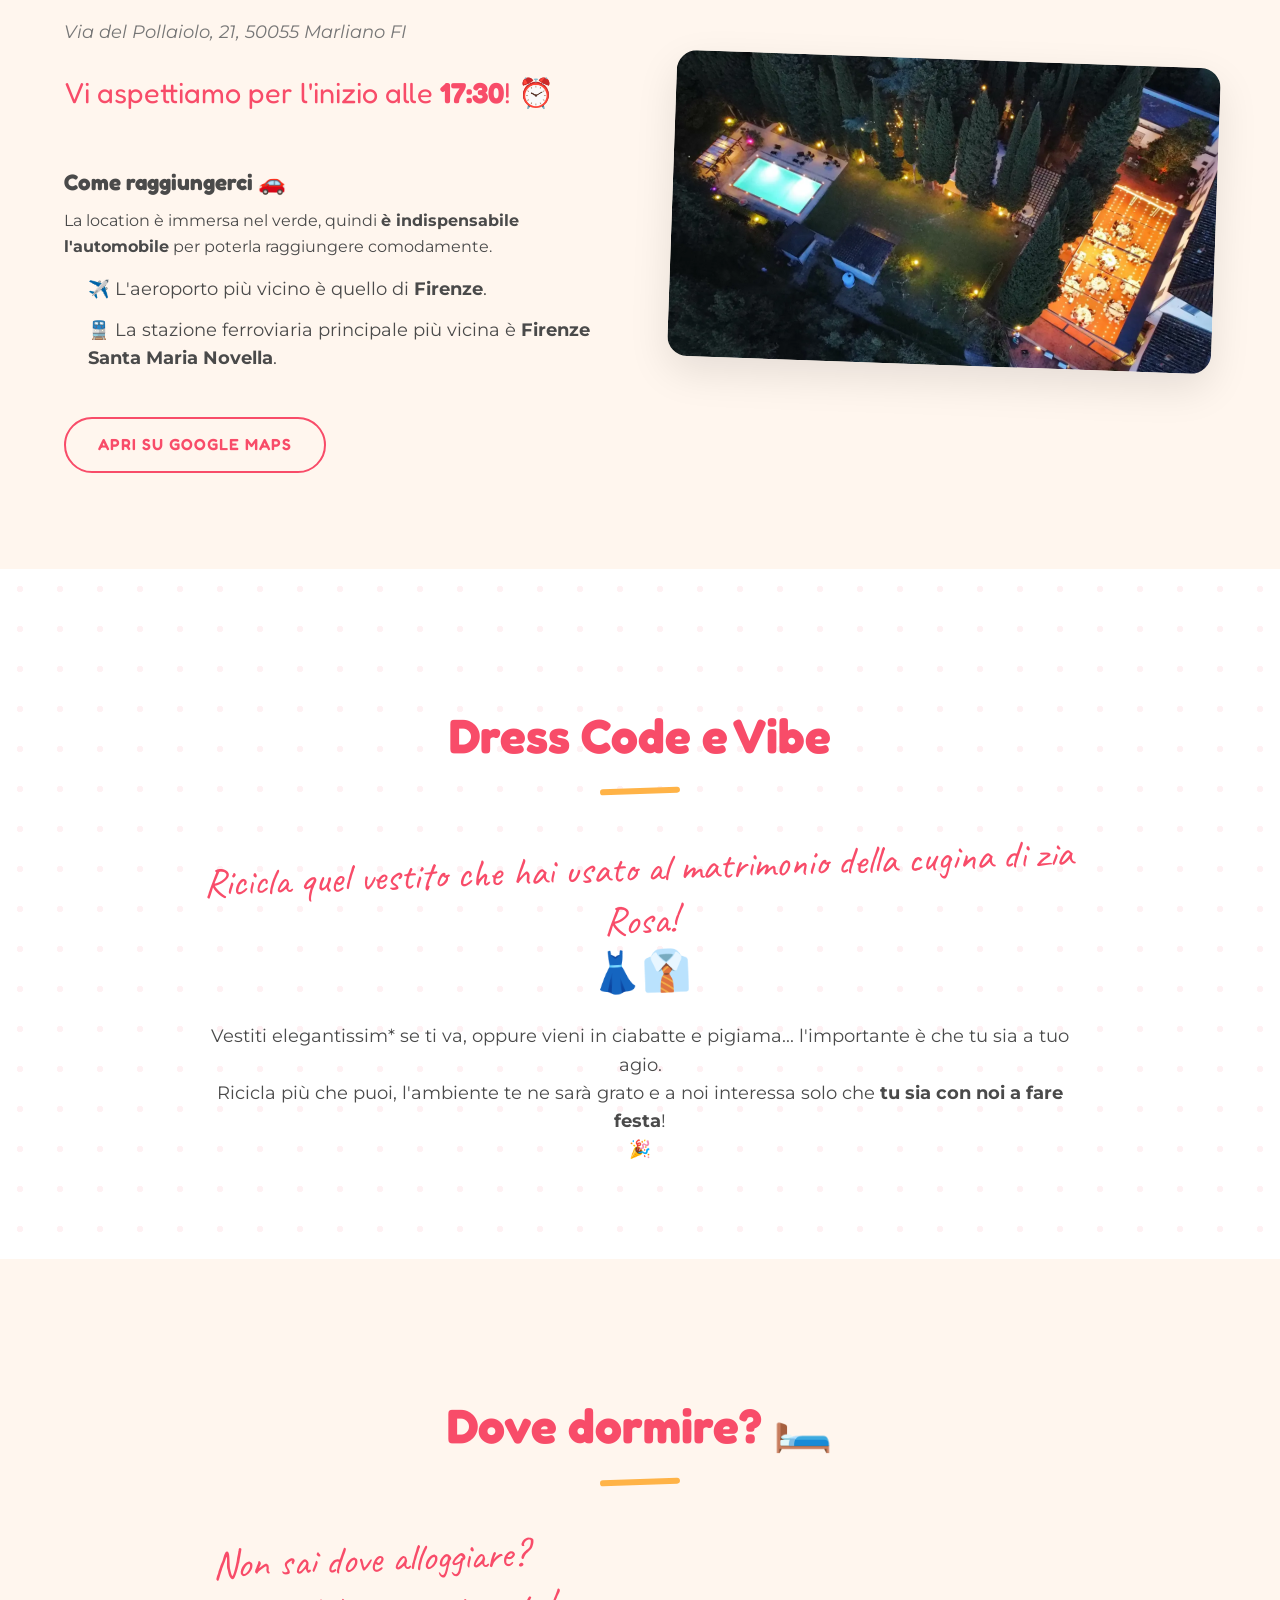
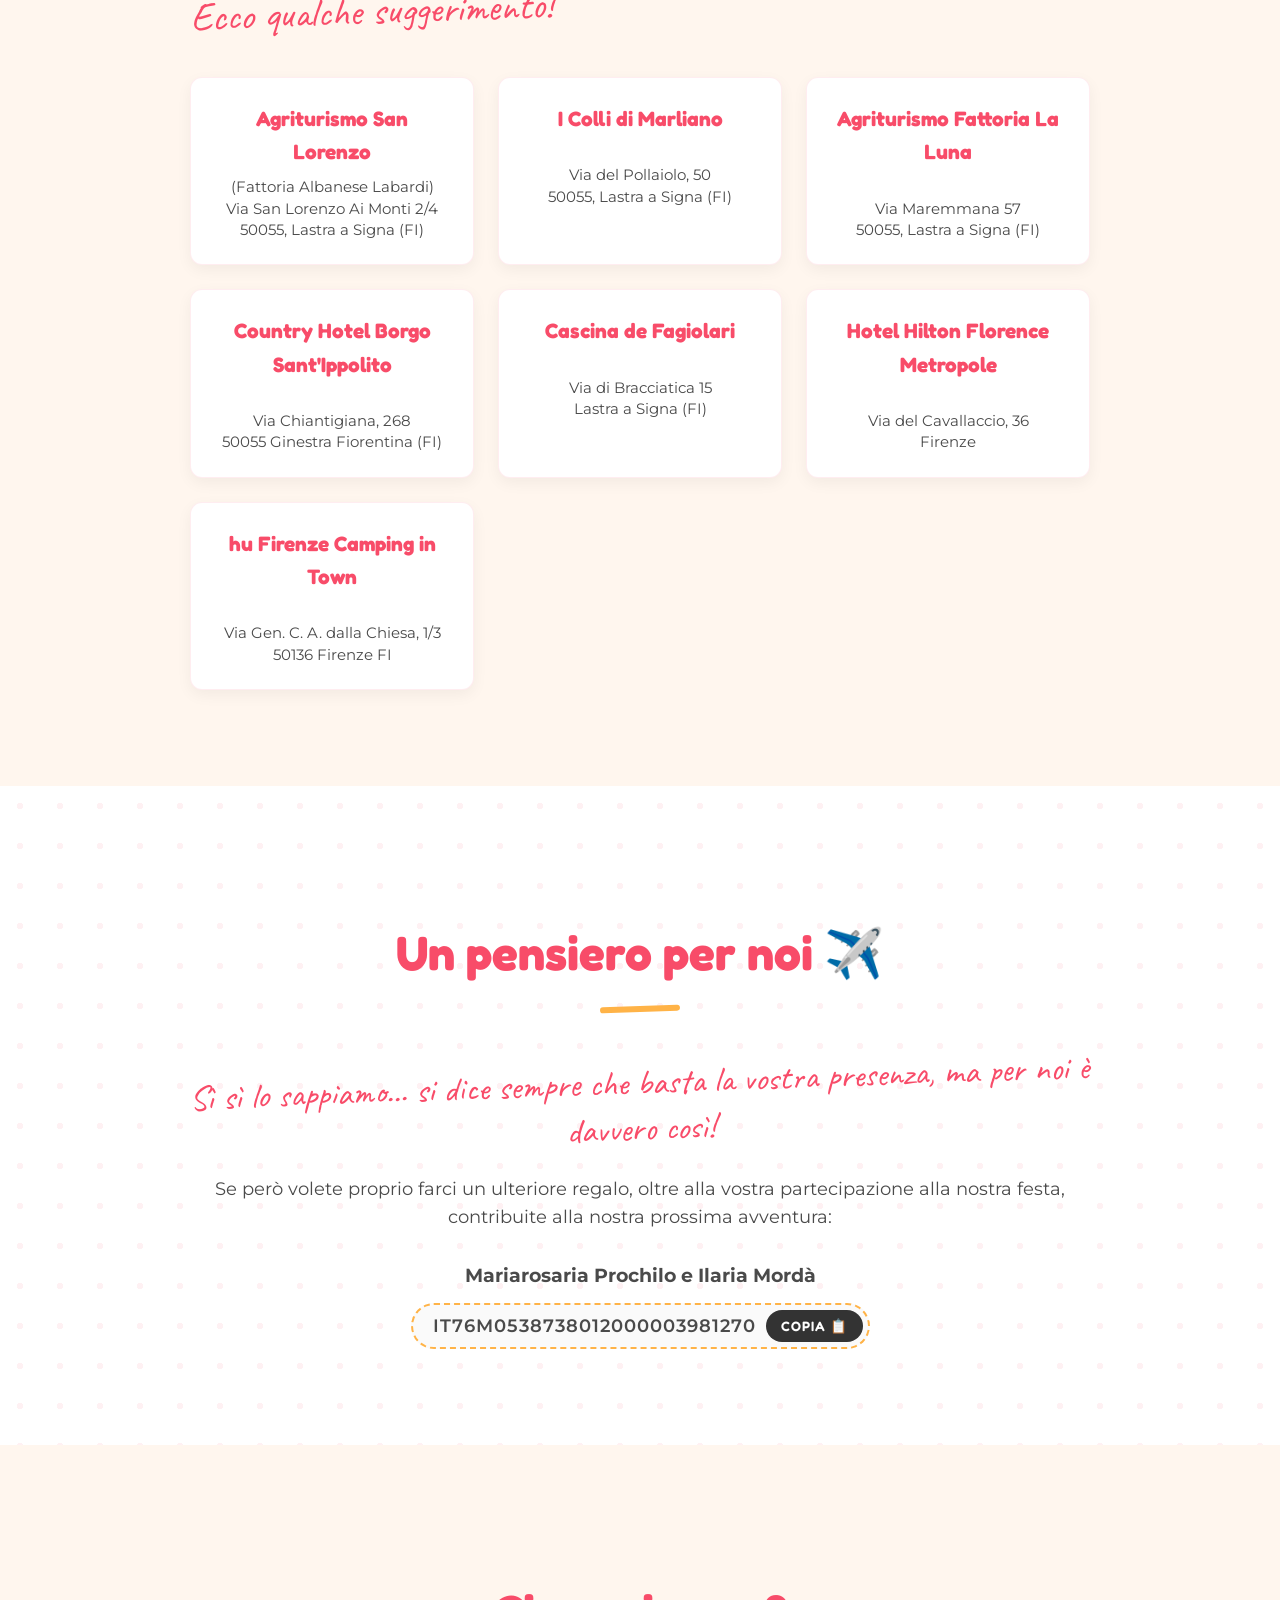
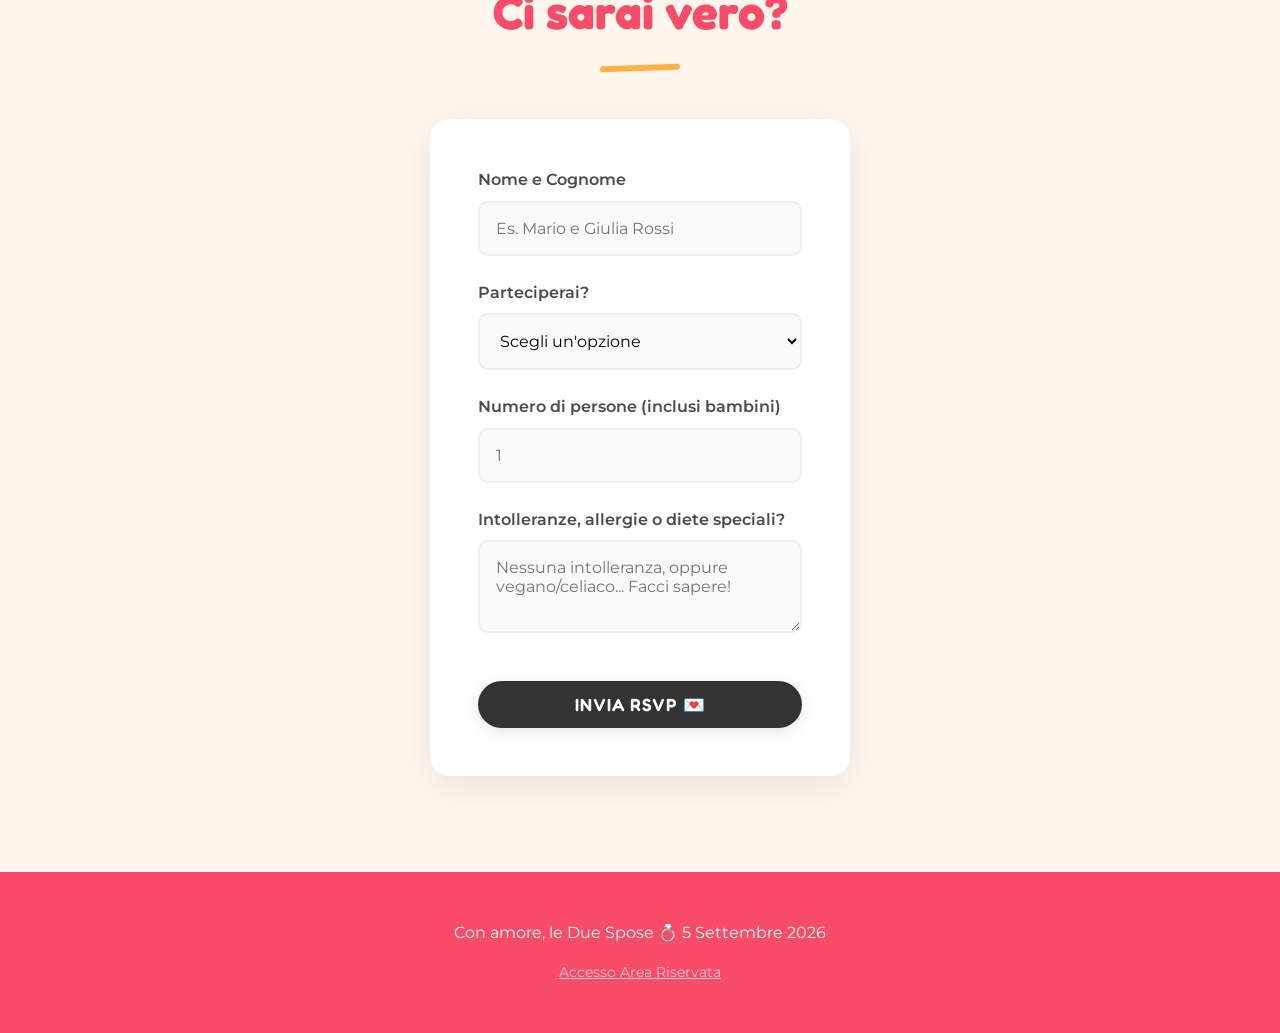
==== commit a1031f95: "update: refine accommodation section links and styles" ====
--- a/index.html
+++ b/index.html
@@ -90,44 +90,58 @@
     <section id="accommodation" class="section-container">
         <h2 class="section-title animate-on-scroll">Dove dormire? 🛏️</h2>
         <div class="section-content animate-on-scroll" style="width: 100%; max-width: 900px;">
-            <p class="fun-text hover-bounce" style="text-align: center; margin-bottom: 2.5rem;">Non sai dove alloggiare?<br>Ecco qualche suggerimento nei dintorni della location!</p>
+            <p class="fun-text hover-bounce" style="text-align: center; margin-bottom: 2.5rem;">Non sai dove alloggiare?<br>Ecco qualche suggerimento!</p>
             
             <div style="display: grid; grid-template-columns: repeat(auto-fit, minmax(250px, 1fr)); gap: 1.5rem; justify-items: stretch;">
                 
-                <div class="hover-bounce" style="background: white; padding: 1.5rem; border-radius: 12px; box-shadow: 0 5px 15px rgba(0,0,0,0.05); text-align: center; border: 1px solid rgba(248, 76, 105, 0.1);">
-                    <h3 style="color: var(--primary-color); margin-bottom: 0.5rem; font-size: 1.3rem;">Agriturismo San Lorenzo</h3>
-                    <p style="font-size: 0.95rem; line-height: 1.4;">(Fattoria Albanese Labardi)<br>Via San Lorenzo Ai Monti 2/4<br>50055, Lastra a Signa (FI)</p>
-                </div>
-                
-                <div class="hover-bounce" style="background: white; padding: 1.5rem; border-radius: 12px; box-shadow: 0 5px 15px rgba(0,0,0,0.05); text-align: center; border: 1px solid rgba(248, 76, 105, 0.1);">
-                    <h3 style="color: var(--primary-color); margin-bottom: 0.5rem; font-size: 1.3rem;">I Colli di Marliano</h3>
-                    <p style="font-size: 0.95rem; line-height: 1.4;"><br>Via del Pollaiolo, 50<br>50055, Lastra a Signa (FI)</p>
-                </div>
-
-                <div class="hover-bounce" style="background: white; padding: 1.5rem; border-radius: 12px; box-shadow: 0 5px 15px rgba(0,0,0,0.05); text-align: center; border: 1px solid rgba(248, 76, 105, 0.1);">
-                    <h3 style="color: var(--primary-color); margin-bottom: 0.5rem; font-size: 1.3rem;">Agriturismo Fattoria La Luna</h3>
-                    <p style="font-size: 0.95rem; line-height: 1.4;"><br>Via Maremmana 57<br>50055, Lastra a Signa (FI)</p>
-                </div>
-
-                <div class="hover-bounce" style="background: white; padding: 1.5rem; border-radius: 12px; box-shadow: 0 5px 15px rgba(0,0,0,0.05); text-align: center; border: 1px solid rgba(248, 76, 105, 0.1);">
-                    <h3 style="color: var(--primary-color); margin-bottom: 0.5rem; font-size: 1.3rem;">Country Hotel Borgo Sant'Ippolito</h3>
-                    <p style="font-size: 0.95rem; line-height: 1.4;"><br>Via Chiantigiana, 268<br>50055 Ginestra Fiorentina (FI)</p>
-                </div>
-
-                <div class="hover-bounce" style="background: white; padding: 1.5rem; border-radius: 12px; box-shadow: 0 5px 15px rgba(0,0,0,0.05); text-align: center; border: 1px solid rgba(248, 76, 105, 0.1);">
-                    <h3 style="color: var(--primary-color); margin-bottom: 0.5rem; font-size: 1.3rem;">Cascina de Fagiolari</h3>
-                    <p style="font-size: 0.95rem; line-height: 1.4;"><br>Via di Bracciatica 15<br>Lastra a Signa (FI)</p>
-                </div>
-
-                <div class="hover-bounce" style="background: white; padding: 1.5rem; border-radius: 12px; box-shadow: 0 5px 15px rgba(0,0,0,0.05); text-align: center; border: 1px solid rgba(248, 76, 105, 0.1);">
-                    <h3 style="color: var(--primary-color); margin-bottom: 0.5rem; font-size: 1.3rem;">Hotel Hilton Florence Metropole</h3>
-                    <p style="font-size: 0.95rem; line-height: 1.4;"><br>Via del Cavallaccio, 36<br>Firenze</p>
-                </div>
-
-                <div class="hover-bounce" style="background: white; padding: 1.5rem; border-radius: 12px; box-shadow: 0 5px 15px rgba(0,0,0,0.05); text-align: center; border: 2px dashed var(--secondary-color);">
-                    <h3 style="color: var(--primary-color); margin-bottom: 0.5rem; font-size: 1.3rem;">hu Firenze Camping in Town</h3>
-                    <p style="font-size: 0.95rem; line-height: 1.4;"><br>Via Gen. C. A. dalla Chiesa, 1/3<br>50136 Firenze FI</p>
-                </div>
+                <a href="https://maps.google.com/?q=Via+San+Lorenzo+Ai+Monti+2/4,+50055,+Lastra+a+Signa+(FI)" target="_blank" style="text-decoration: none; color: inherit;" class="hover-bounce">
+                    <div style="background: white; padding: 1.5rem; border-radius: 12px; box-shadow: 0 5px 15px rgba(0,0,0,0.05); text-align: center; border: 1px solid rgba(248, 76, 105, 0.1); height: 100%; box-sizing: border-box;">
+                        <h3 style="color: var(--primary-color); margin-bottom: 0.5rem; font-size: 1.3rem;">Agriturismo San Lorenzo</h3>
+                        <p style="font-size: 0.95rem; line-height: 1.4;">(Fattoria Albanese Labardi)<br>Via San Lorenzo Ai Monti 2/4<br>50055, Lastra a Signa (FI)</p>
+                    </div>
+                </a>
+                
+                <a href="https://maps.google.com/?q=Via+del+Pollaiolo,+50,+50055,+Lastra+a+Signa+(FI)" target="_blank" style="text-decoration: none; color: inherit;" class="hover-bounce">
+                    <div style="background: white; padding: 1.5rem; border-radius: 12px; box-shadow: 0 5px 15px rgba(0,0,0,0.05); text-align: center; border: 1px solid rgba(248, 76, 105, 0.1); height: 100%; box-sizing: border-box;">
+                        <h3 style="color: var(--primary-color); margin-bottom: 0.5rem; font-size: 1.3rem;">I Colli di Marliano</h3>
+                        <p style="font-size: 0.95rem; line-height: 1.4;"><br>Via del Pollaiolo, 50<br>50055, Lastra a Signa (FI)</p>
+                    </div>
+                </a>
+
+                <a href="https://maps.google.com/?q=Via+Maremmana+57,+50055,+Lastra+a+Signa+(FI)" target="_blank" style="text-decoration: none; color: inherit;" class="hover-bounce">
+                    <div style="background: white; padding: 1.5rem; border-radius: 12px; box-shadow: 0 5px 15px rgba(0,0,0,0.05); text-align: center; border: 1px solid rgba(248, 76, 105, 0.1); height: 100%; box-sizing: border-box;">
+                        <h3 style="color: var(--primary-color); margin-bottom: 0.5rem; font-size: 1.3rem;">Agriturismo Fattoria La Luna</h3>
+                        <p style="font-size: 0.95rem; line-height: 1.4;"><br>Via Maremmana 57<br>50055, Lastra a Signa (FI)</p>
+                    </div>
+                </a>
+
+                <a href="https://maps.google.com/?q=Via+Chiantigiana,+268,+50055+Ginestra+Fiorentina+(FI)" target="_blank" style="text-decoration: none; color: inherit;" class="hover-bounce">
+                    <div style="background: white; padding: 1.5rem; border-radius: 12px; box-shadow: 0 5px 15px rgba(0,0,0,0.05); text-align: center; border: 1px solid rgba(248, 76, 105, 0.1); height: 100%; box-sizing: border-box;">
+                        <h3 style="color: var(--primary-color); margin-bottom: 0.5rem; font-size: 1.3rem;">Country Hotel Borgo Sant'Ippolito</h3>
+                        <p style="font-size: 0.95rem; line-height: 1.4;"><br>Via Chiantigiana, 268<br>50055 Ginestra Fiorentina (FI)</p>
+                    </div>
+                </a>
+
+                <a href="https://maps.google.com/?q=Via+di+Bracciatica+15,+Lastra+a+Signa+(FI)" target="_blank" style="text-decoration: none; color: inherit;" class="hover-bounce">
+                    <div style="background: white; padding: 1.5rem; border-radius: 12px; box-shadow: 0 5px 15px rgba(0,0,0,0.05); text-align: center; border: 1px solid rgba(248, 76, 105, 0.1); height: 100%; box-sizing: border-box;">
+                        <h3 style="color: var(--primary-color); margin-bottom: 0.5rem; font-size: 1.3rem;">Cascina de Fagiolari</h3>
+                        <p style="font-size: 0.95rem; line-height: 1.4;"><br>Via di Bracciatica 15<br>Lastra a Signa (FI)</p>
+                    </div>
+                </a>
+
+                <a href="https://maps.google.com/?q=Via+del+Cavallaccio,+36,+Firenze" target="_blank" style="text-decoration: none; color: inherit;" class="hover-bounce">
+                    <div style="background: white; padding: 1.5rem; border-radius: 12px; box-shadow: 0 5px 15px rgba(0,0,0,0.05); text-align: center; border: 1px solid rgba(248, 76, 105, 0.1); height: 100%; box-sizing: border-box;">
+                        <h3 style="color: var(--primary-color); margin-bottom: 0.5rem; font-size: 1.3rem;">Hotel Hilton Florence Metropole</h3>
+                        <p style="font-size: 0.95rem; line-height: 1.4;"><br>Via del Cavallaccio, 36<br>Firenze</p>
+                    </div>
+                </a>
+
+                <a href="https://maps.google.com/?q=Via+Generale+C.+A.+dalla+Chiesa,+1/3,+50136+Firenze+FI" target="_blank" style="text-decoration: none; color: inherit;" class="hover-bounce">
+                    <div style="background: white; padding: 1.5rem; border-radius: 12px; box-shadow: 0 5px 15px rgba(0,0,0,0.05); text-align: center; border: 1px solid rgba(248, 76, 105, 0.1); height: 100%; box-sizing: border-box;">
+                        <h3 style="color: var(--primary-color); margin-bottom: 0.5rem; font-size: 1.3rem;">hu Firenze Camping in Town</h3>
+                        <p style="font-size: 0.95rem; line-height: 1.4;"><br>Via Gen. C. A. dalla Chiesa, 1/3<br>50136 Firenze FI</p>
+                    </div>
+                </a>
             </div>
         </div>
     </section>
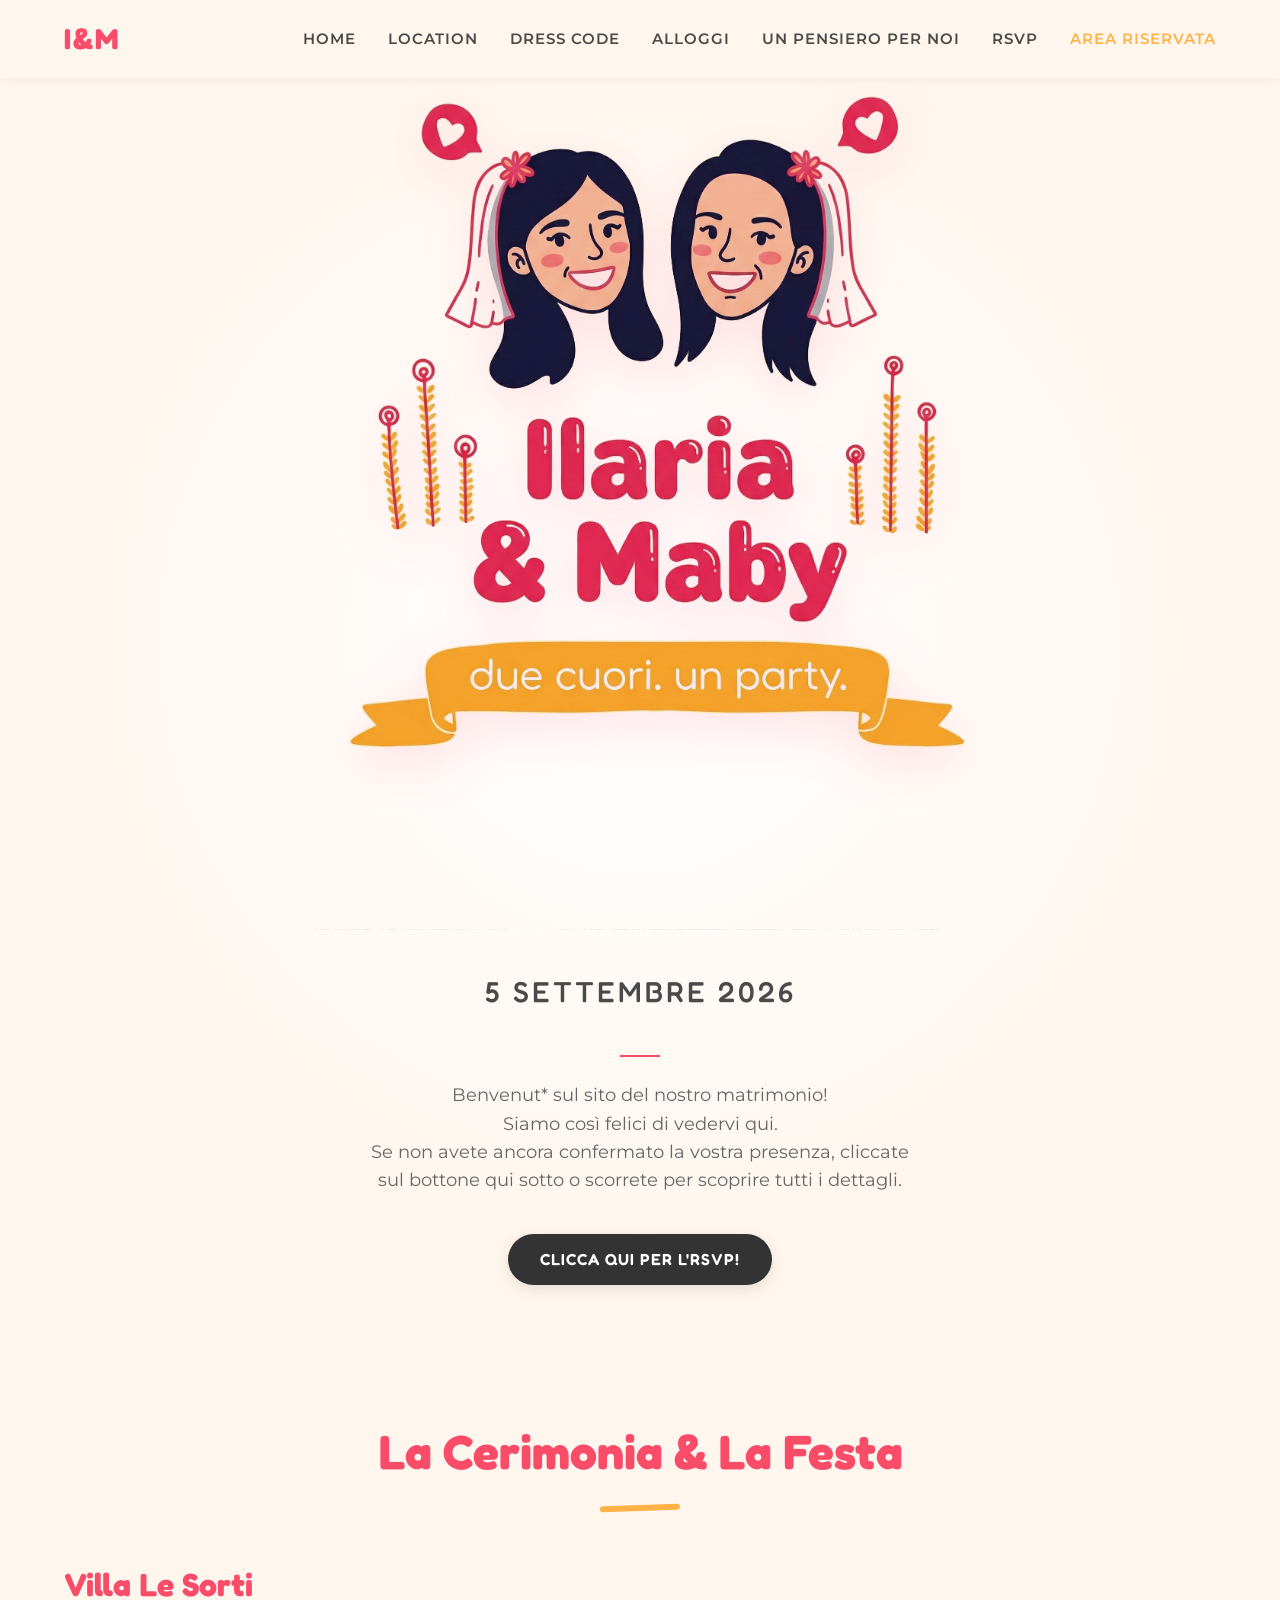
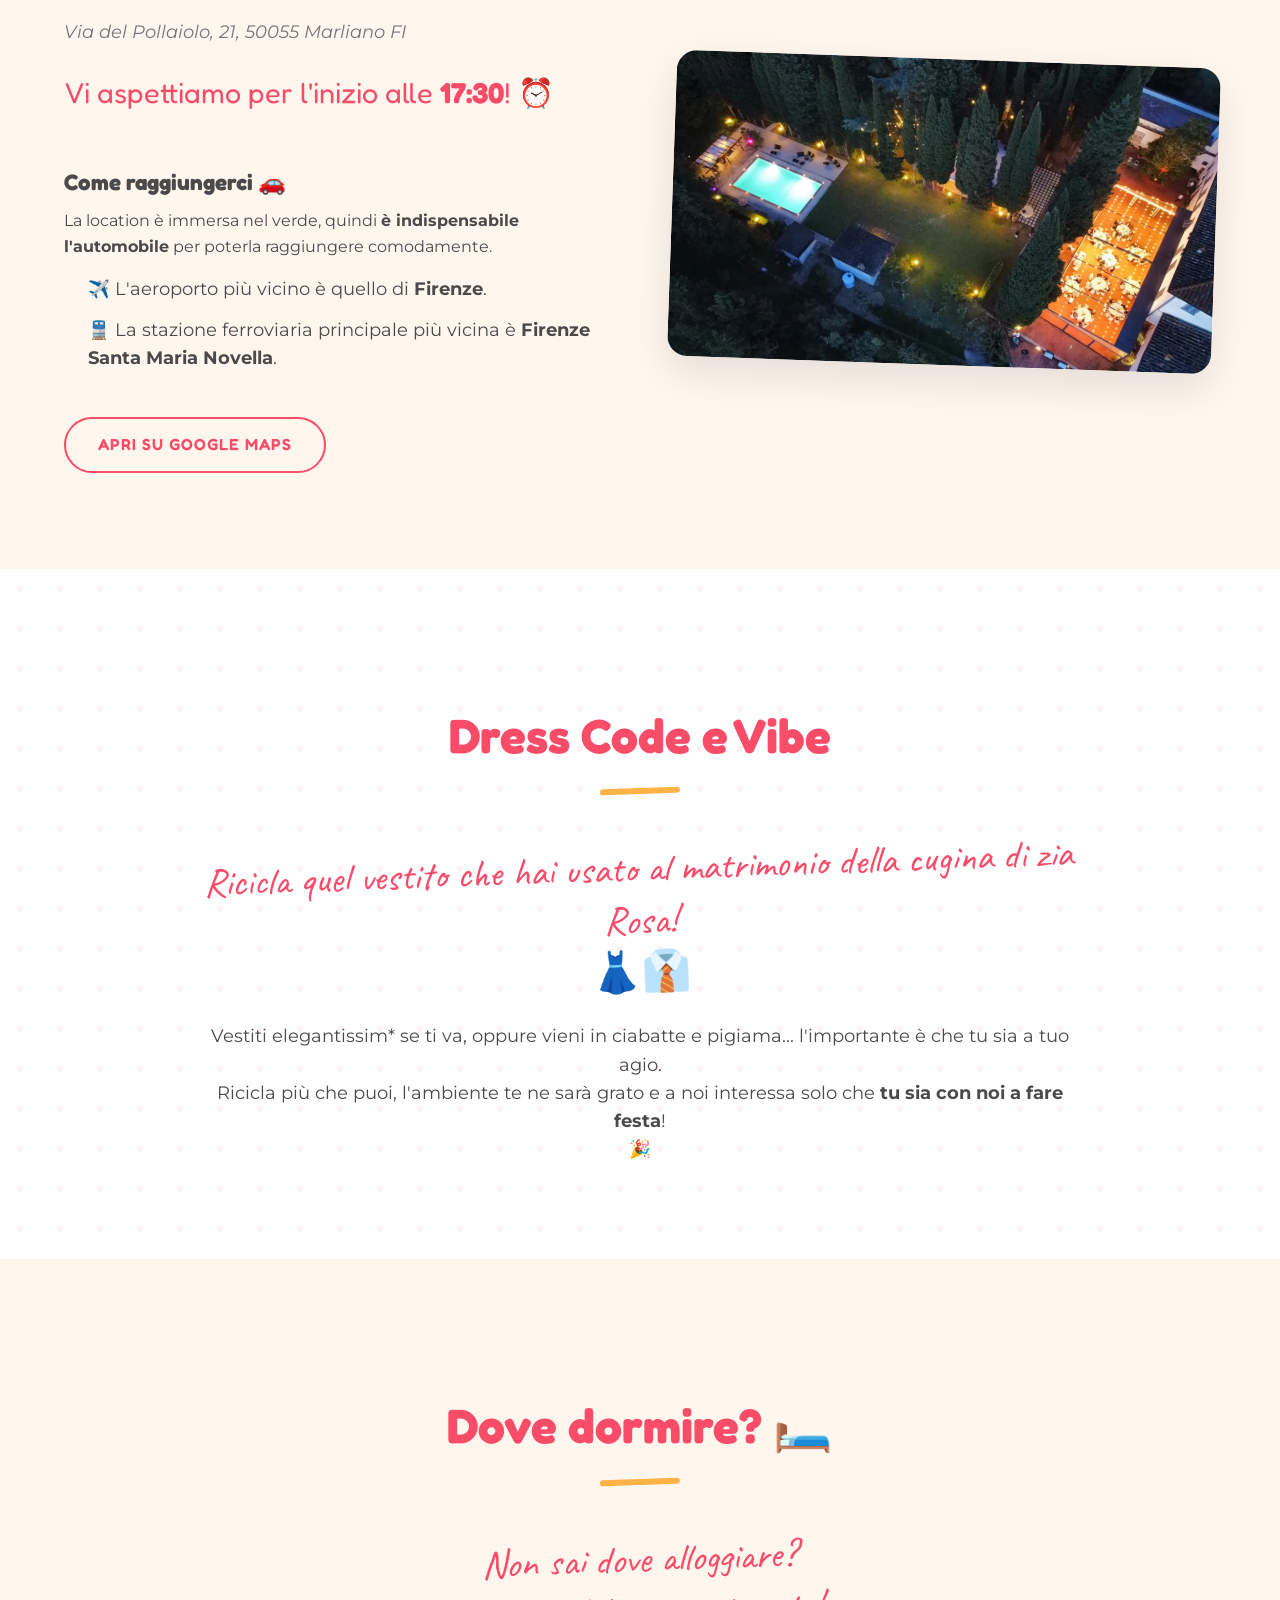
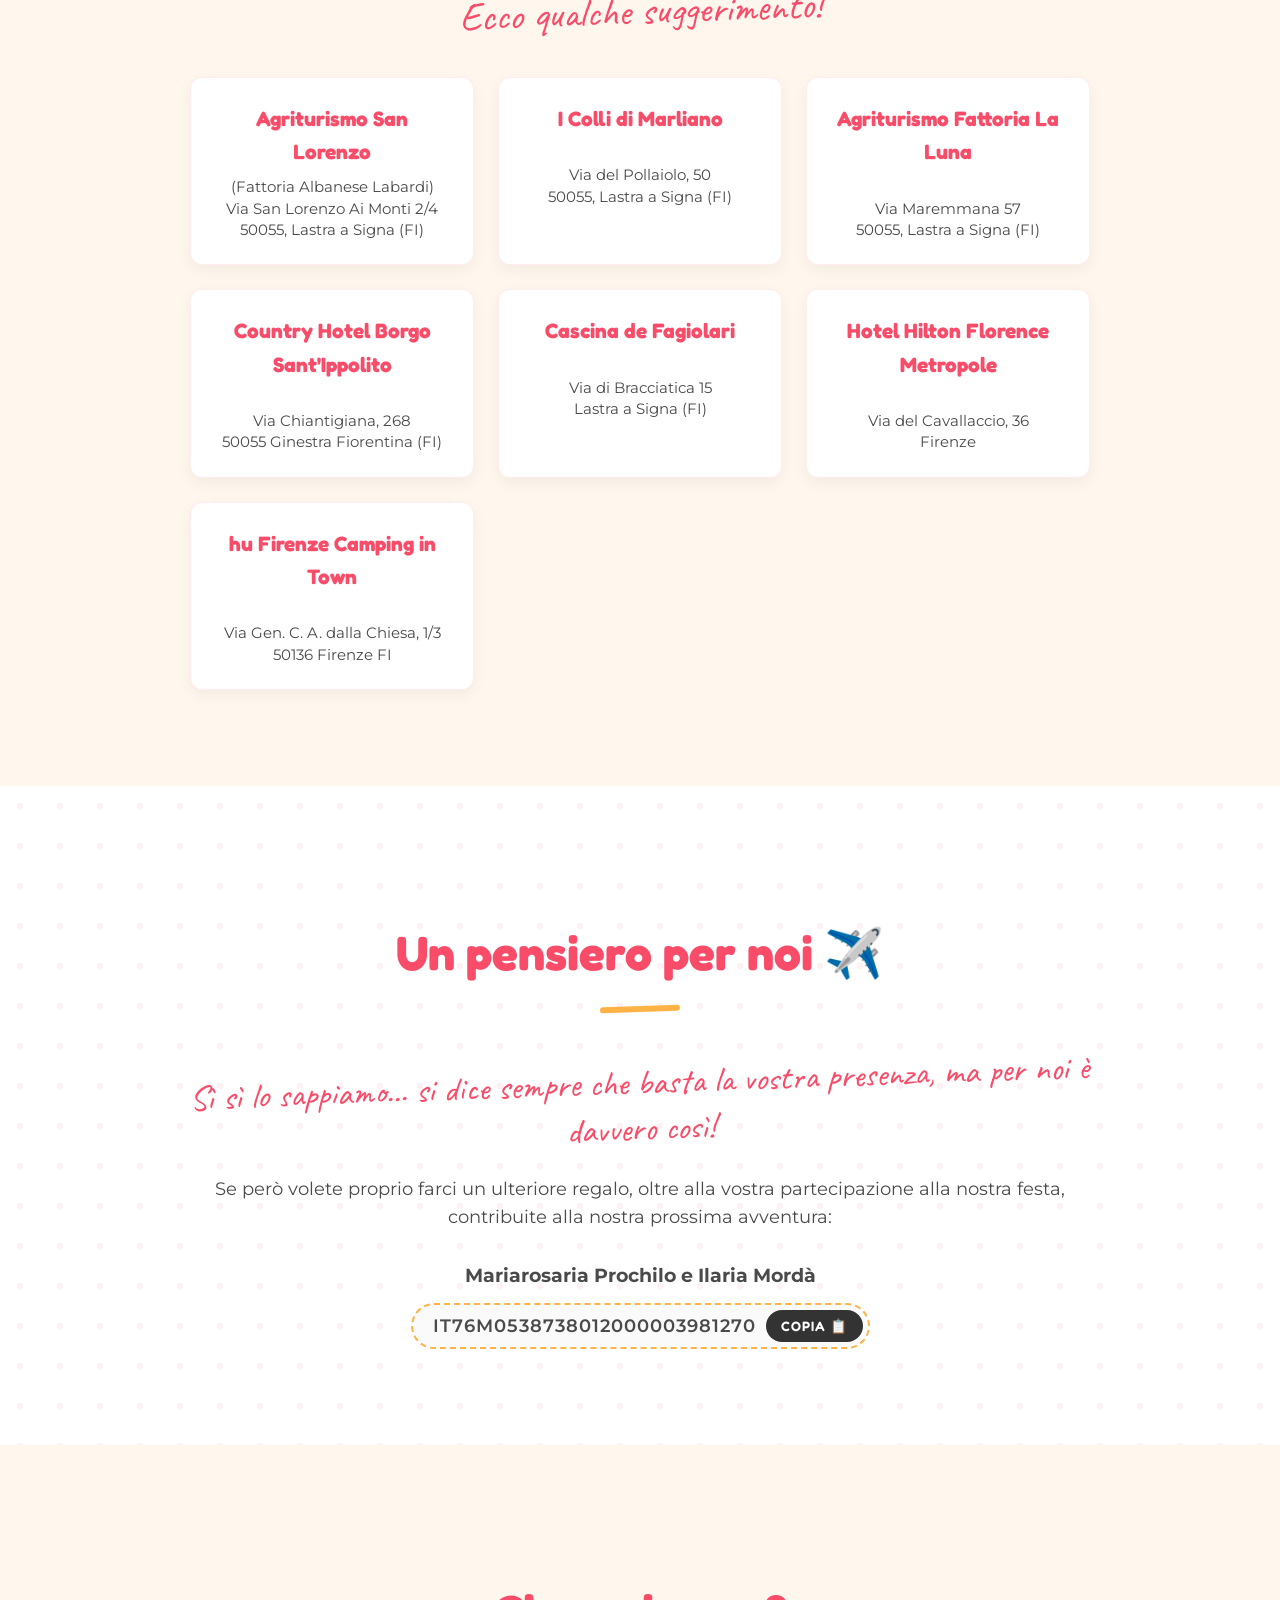
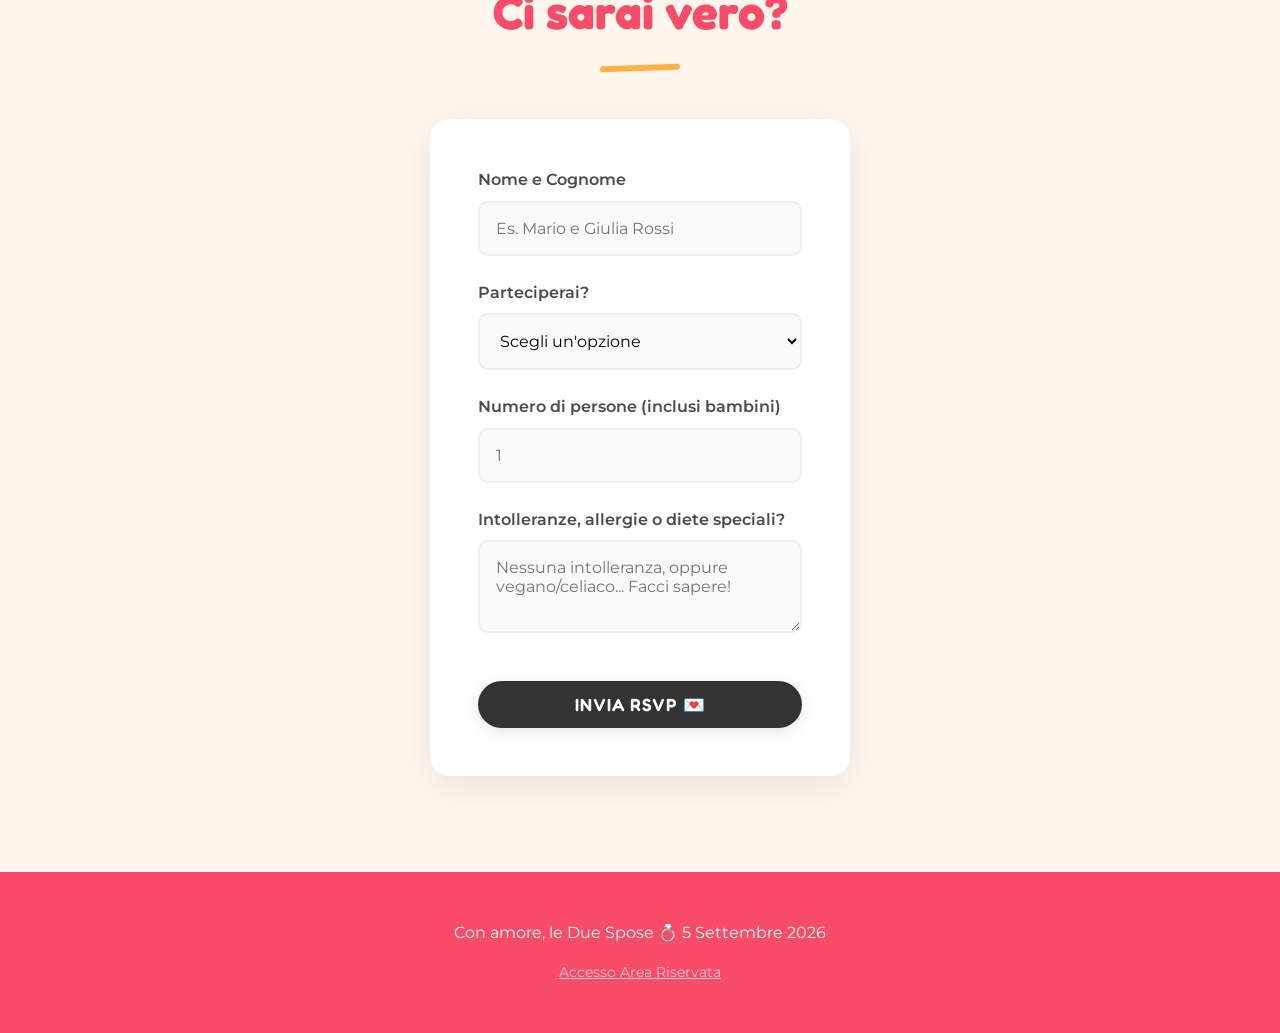
==== commit 315bedef: "fix: explicit center alignment for accommodation text" ====
--- a/index.html
+++ b/index.html
@@ -90,7 +90,7 @@
     <section id="accommodation" class="section-container">
         <h2 class="section-title animate-on-scroll">Dove dormire? 🛏️</h2>
         <div class="section-content animate-on-scroll" style="width: 100%; max-width: 900px;">
-            <p class="fun-text hover-bounce" style="text-align: center; margin-bottom: 2.5rem;">Non sai dove alloggiare?<br>Ecco qualche suggerimento!</p>
+            <p class="fun-text hover-bounce" style="text-align: center; width: 100%; display: block; margin-left: auto; margin-right: auto; margin-bottom: 2.5rem;">Non sai dove alloggiare?<br>Ecco qualche suggerimento!</p>
             
             <div style="display: grid; grid-template-columns: repeat(auto-fit, minmax(250px, 1fr)); gap: 1.5rem; justify-items: stretch;">
                 
